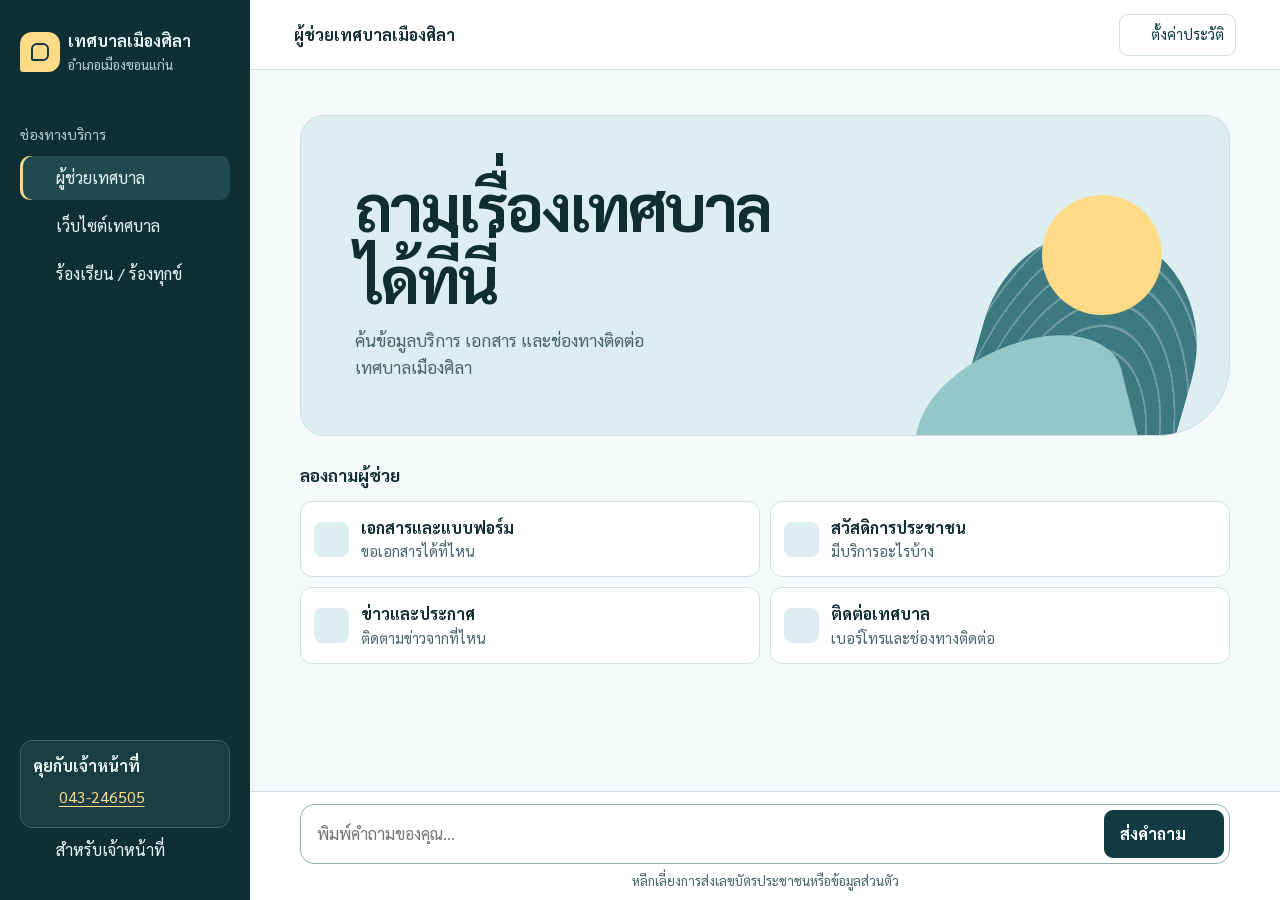
==== web/index.html @ a89752f6 "Prepare municipal chatbot for cloud staging" ====
<!DOCTYPE html>
<html lang="th">
<head>
    <meta charset="UTF-8">
    <meta name="viewport" content="width=device-width, initial-scale=1, viewport-fit=cover">
    <meta name="description" content="สอบถามบริการ ข่าวสาร และช่องทางติดต่อเทศบาลเมืองศิลา">
    <title>ผู้ช่วยเทศบาลเมืองศิลา</title>
    <link rel="preconnect" href="https://fonts.googleapis.com">
    <link rel="preconnect" href="https://fonts.gstatic.com" crossorigin>
    <link href="https://fonts.googleapis.com/css2?family=Kantumruy+Pro:wght@400;500;600;700&family=Sarabun:wght@400;500;600;700&display=swap" rel="stylesheet">
    <link rel="stylesheet" href="chat.css">
    <script src="config.js" defer></script>
    <script src="chat.js" defer></script>
</head>
<body>
<div class="app">
    <aside class="sidebar" aria-label="ช่องทางเทศบาล">
        <a class="brand" href="/" aria-label="หน้าหลักผู้ช่วยเทศบาลเมืองศิลา">
            <span class="brand-mark" aria-hidden="true"><span></span></span>
            <div><strong>เทศบาลเมืองศิลา</strong><small>อำเภอเมืองขอนแก่น</small></div>
        </a>
        <nav aria-label="บริการออนไลน์">
            <p class="sidebar-label">ช่องทางบริการ</p>
            <a class="sidebar-current" href="/" aria-current="page"><span class="control-label"><svg class="icon" aria-hidden="true" focusable="false"><use href="/icons.svg#chat"></use></svg>ผู้ช่วยเทศบาล</span></a>
            <a href="https://www.sila-kk.go.th/index.php" target="_blank" rel="noopener noreferrer"><span class="control-label"><svg class="icon" aria-hidden="true" focusable="false"><use href="/icons.svg#globe"></use></svg>เว็บไซต์เทศบาล</span><svg class="icon" aria-hidden="true" focusable="false"><use href="/icons.svg#external"></use></svg></a>
            <a href="https://www.sila-kk.go.th/link.php?menuid=11" target="_blank" rel="noopener noreferrer"><span class="control-label"><svg class="icon" aria-hidden="true" focusable="false"><use href="/icons.svg#chat"></use></svg>ร้องเรียน / ร้องทุกข์</span><svg class="icon" aria-hidden="true" focusable="false"><use href="/icons.svg#external"></use></svg></a>
        </nav>
        <div class="sidebar-footer">
            <div class="help">
                <strong>คุยกับเจ้าหน้าที่</strong>
                <a href="tel:043246505"><span class="control-label"><svg class="icon" aria-hidden="true" focusable="false"><use href="/icons.svg#phone"></use></svg>043-246505</span></a>
            </div>
            <a href="login.html"><span class="control-label"><svg class="icon" aria-hidden="true" focusable="false"><use href="/icons.svg#login"></use></svg>สำหรับเจ้าหน้าที่</span></a>
        </div>
    </aside>

    <main class="workspace">
        <header class="topbar">
            <span>ผู้ช่วยเทศบาลเมืองศิลา</span>
            <details class="mobile-links">
                <summary><svg class="icon" aria-hidden="true" focusable="false"><use href="/icons.svg#phone"></use></svg> ช่องทางติดต่อ</summary>
                <div class="mobile-menu">
                    <a href="tel:043246505">โทร 043-246505</a>
                    <a href="https://www.sila-kk.go.th/index.php" target="_blank" rel="noopener noreferrer">เว็บไซต์เทศบาล ↗</a>
                    <a href="https://www.sila-kk.go.th/link.php?menuid=11" target="_blank" rel="noopener noreferrer">ร้องเรียน / ร้องทุกข์ ↗</a>
                    <a href="login.html">สำหรับเจ้าหน้าที่</a>
                </div>
            </details>
            <button id="open-privacy" class="quiet-button" type="button"><svg class="icon" aria-hidden="true" focusable="false"><use href="/icons.svg#settings"></use></svg> ตั้งค่าประวัติ</button>
        </header>

        <section id="view" class="view" aria-label="หน้าต่างสนทนา">
            <div class="conversation">
                <div id="welcome">
                    <section class="hero">
                        <div>
                            <h1>ถามเรื่องเทศบาล<br>ได้ที่นี่</h1>
                            <p>ค้นข้อมูลบริการ เอกสาร และช่องทางติดต่อเทศบาลเมืองศิลา</p>
                        </div>
                        <div class="hero-art" aria-hidden="true"><span></span><i></i><b></b></div>
                    </section>
                    <section class="suggestions" aria-labelledby="suggestions-title">
                        <h2 id="suggestions-title">ลองถามผู้ช่วย</h2>
                        <div class="suggestion-grid">
                            <button type="button" data-question="ขอเอกสารหรือแบบฟอร์มของเทศบาลได้ที่ไหน">
                                <span class="topic-icon"><svg class="icon" aria-hidden="true" focusable="false"><use href="/icons.svg#document"></use></svg></span><div><strong>เอกสารและแบบฟอร์ม</strong><span>ขอเอกสารได้ที่ไหน</span></div>
                            </button>
                            <button type="button" data-question="เทศบาลเมืองศิลามีสวัสดิการอะไรบ้าง">
                                <span class="topic-icon"><svg class="icon" aria-hidden="true" focusable="false"><use href="/icons.svg#users"></use></svg></span><div><strong>สวัสดิการประชาชน</strong><span>มีบริการอะไรบ้าง</span></div>
                            </button>
                            <button type="button" data-question="ติดตามข่าวประชาสัมพันธ์ของเทศบาลเมืองศิลาได้ที่ไหน">
                                <span class="topic-icon"><svg class="icon" aria-hidden="true" focusable="false"><use href="/icons.svg#news"></use></svg></span><div><strong>ข่าวและประกาศ</strong><span>ติดตามข่าวจากที่ไหน</span></div>
                            </button>
                            <button type="button" data-question="ติดต่อเทศบาลเมืองศิลาได้ทางไหนบ้าง">
                                <span class="topic-icon"><svg class="icon" aria-hidden="true" focusable="false"><use href="/icons.svg#phone"></use></svg></span><div><strong>ติดต่อเทศบาล</strong><span>เบอร์โทรและช่องทางติดต่อ</span></div>
                            </button>
                        </div>
                    </section>
                </div>
                <div id="chat" role="log" aria-label="ข้อความสนทนา"></div>
                <p id="waiting" role="status" hidden>กำลังค้นข้อมูลเทศบาล…</p>
                <p id="history-notice" role="status" hidden></p>
            </div>
        </section>

        <footer class="composer">
            <div class="composer-inner">
                <div id="request-error" class="error" hidden>
                    <p role="alert" id="error-text"></p>
                    <button class="quiet-button" type="button" id="retry"><svg class="icon" aria-hidden="true" focusable="false"><use href="/icons.svg#refresh"></use></svg> ลองอีกครั้ง</button>
                </div>
                <form id="message-form">
                    <label class="sr-only" for="message">คำถามถึงเทศบาลเมืองศิลา</label>
                    <input id="message" name="message" required maxlength="500" autocomplete="off" placeholder="พิมพ์คำถามของคุณ…">
                    <button id="send" type="submit">ส่งคำถาม <svg class="icon" aria-hidden="true" focusable="false"><use href="/icons.svg#send"></use></svg></button>
                </form>
                <p class="composer-note">หลีกเลี่ยงการส่งเลขบัตรประชาชนหรือข้อมูลส่วนตัว</p>
            </div>
        </footer>
    </main>
</div>

<template id="copy-answer-template">
    <button class="copy-answer" type="button"><svg class="icon" aria-hidden="true" focusable="false"><use href="/icons.svg#copy"></use></svg> <span>คัดลอกคำตอบ</span></button>
</template>
<dialog id="privacy" aria-labelledby="privacy-title">
    <form method="dialog">
        <h2 id="privacy-title">ประวัติการสนทนา</h2>
        <p>ระบบส่งคำถามและบริบทล่าสุดไปยัง Gemini เพื่อสร้างคำตอบ หากเลือกบันทึก ระบบจะเก็บประวัติเพื่อให้เปิดดูภายหลัง</p>
        <div class="privacy-actions">
            <button value="declined" autofocus>ไม่บันทึก</button>
            <button value="accepted">บันทึกประวัติ</button>
        </div>
    </form>
</dialog>
</body>
</html>
---- web/chat.css ----
:root {
    color-scheme: light;
    --ink: #172e2b;
    --muted: #526663;
    --deep: #123c37;
    --tea: #dceee6;
    --paper: #f6f8f6;
    --line: #d5e1da;
    --white: #fff;
    font-family: Sarabun, Tahoma, sans-serif;
    color: var(--ink);
    background: var(--paper);
}

*, *::before, *::after { box-sizing: border-box; }
body { margin: 0; font-size: 1rem; line-height: 1.6; }
button, input { font: inherit; }
button { cursor: pointer; }
button:disabled { cursor: wait; opacity: .65; }
a { color: inherit; }
:focus-visible { outline: 3px solid #00825f; outline-offset: 3px; }
[hidden] { display: none !important; }
.sr-only { position: absolute; width: 1px; height: 1px; overflow: hidden; clip-path: inset(50%); }

.app { display: grid; grid-template-columns: 264px minmax(0, 1fr); height: 100vh; height: 100dvh; }
.sidebar { background: var(--deep); color: #eef8f2; padding: 28px 24px; display: flex; flex-direction: column; gap: 40px; overflow: auto; }
.sidebar :focus-visible { outline-color: #b8e0ca; }
.brand { display: flex; align-items: center; gap: 12px; white-space: nowrap; }
.brand strong, .brand small { display: block; }
.brand small { color: #c1d7ce; }
.brand-mark { display: grid; place-items: center; width: 40px; height: 40px; border-radius: 13px; background: #e2f1bf; }
.brand-mark span { width: 18px; height: 18px; border: 2px solid var(--deep); border-radius: 50% 50% 50% 15%; transform: rotate(-15deg); }
.sidebar-label { margin: 0 0 10px; color: #c1d7ce; font-size: .875rem; }
.sidebar a { display: flex; align-items: center; justify-content: space-between; border-radius: 10px; min-height: 44px; padding: 8px 10px; text-decoration: none; gap: 8px; }
.sidebar nav a:hover, .sidebar-current { background: #2a534c; }
.sidebar-footer { margin-top: auto; }
.help { padding: 12px; border: 1px solid #5b7f75; border-radius: 12px; }
.help a { padding: 0; min-height: 36px; text-decoration: underline; text-underline-offset: 3px; }

.workspace { display: grid; grid-template-rows: auto minmax(0, 1fr) auto; min-width: 0; min-height: 0; }
.topbar { display: flex; align-items: center; gap: 10px; min-height: 65px; border-bottom: 1px solid var(--line); padding: 8px clamp(16px, 4vw, 44px); background: var(--white); }
.topbar > span { flex: 1; font-weight: 700; }
.quiet-button, .mobile-links summary { color: var(--deep); border: 1px solid var(--line); background: var(--white); border-radius: 9px; padding: 7px 11px; font-size: .9rem; }
.quiet-button:hover, .mobile-links summary:hover { background: var(--tea); }
.mobile-links { display: none; }
.view { min-height: 0; overflow-y: auto; }
.conversation, .composer-inner { max-width: 880px; width: calc(100% - 64px); margin-inline: auto; }
.conversation { padding-block: clamp(24px, 5vh, 70px) 24px; }

.hero { position: relative; isolation: isolate; overflow: hidden; background: var(--tea); border-radius: 20px 20px 60px 20px; padding: clamp(22px, 5vw, 46px); }
.hero::before { content: ""; position: absolute; z-index: -1; width: 260px; height: 260px; border-radius: 46%; right: -130px; bottom: -145px; transform: rotate(-20deg); border: 1px solid #91b7a6; box-shadow: 0 0 0 14px #dceee6, 0 0 0 15px #aec9bd, 0 0 0 29px #dceee6, 0 0 0 30px #b7d1c4; }
.hero > span { color: var(--deep); font-weight: 700; font-size: .9rem; }
.hero h1 { font-family: "Kantumruy Pro", Sarabun, Tahoma, sans-serif; font-size: clamp(2rem, 4vw, 3.3rem); line-height: 1.22; margin: 6px 0 12px; letter-spacing: -.03em; }
.hero p { margin: 0; max-width: 42ch; color: var(--ink); }

.suggestions h2 { font-size: 1.08rem; margin: 23px 0 9px; }
.suggestion-grid { display: grid; grid-template-columns: repeat(2, minmax(0, 1fr)); gap: 9px; }
.suggestion-grid button { text-align: start; color: var(--ink); background: var(--white); border: 1px solid var(--line); border-radius: 11px; padding: 12px 15px; }
.suggestion-grid button:hover { border-color: #598b78; background: #edf6f0; }
.suggestion-grid strong, .suggestion-grid button > div > span { display: block; }
.suggestion-grid button > div > span { color: var(--muted); font-size: .9rem; }

#chat { display: grid; gap: 20px; }
.message { min-width: 0; max-width: min(92%, 67ch); }
.message.user { justify-self: end; }
.message-label { font-size: .84rem; font-weight: 700; color: var(--muted); margin: 0 0 3px; }
.user .message-label { text-align: end; }
.bubble { margin: 0; padding: 12px 15px; border-radius: 4px 16px 16px 16px; border: 1px solid var(--line); background: var(--white); white-space: pre-wrap; overflow-wrap: anywhere; }
.user .bubble { border-radius: 16px 4px 16px 16px; background: var(--deep); border-color: var(--deep); color: var(--white); }
.bubble a { color: #185b48; text-underline-offset: 3px; }
.copy-answer { min-height: 36px; margin-top: 3px; padding: 4px 8px; color: var(--deep); background: transparent; border: 1px solid transparent; border-radius: 7px; font-size: .82rem; }
.copy-answer:hover { border-color: var(--line); background: var(--white); }
#waiting { margin: 14px 0 0; color: var(--muted); }
#history-notice { color: var(--muted); margin: 10px 0 0; font-size: .88rem; }

.composer { padding: 12px 0 calc(9px + env(safe-area-inset-bottom)); background: var(--white); border-top: 1px solid var(--line); }
#message-form { display: flex; gap: 10px; }
#message { flex: 1; min-width: 0; background: var(--paper); color: var(--ink); border: 1px solid #879c92; border-radius: 10px; padding: 10px 12px; }
#send, .privacy-actions button[value="accepted"] { background: var(--deep); color: var(--white); border: 1px solid var(--deep); border-radius: 10px; padding: 10px 15px; font-weight: 700; }
#send:hover, .privacy-actions button[value="accepted"]:hover { background: #20594c; }
#send span { padding-inline-start: 4px; }
.composer-note { margin: 6px 0 0; color: var(--muted); font-size: .82rem; text-align: center; }
.error { display: flex; align-items: center; gap: 10px; margin: 0 0 9px; }
.error p { margin: 0; flex: 1; color: #9b2927; }

dialog { width: min(420px, calc(100vw - 32px)); border: 1px solid var(--line); background: var(--white); color: var(--ink); border-radius: 16px; padding: 24px; }
dialog::backdrop { background: #102e2fcc; }
dialog h2 { margin: 0; font-size: 1.22rem; }
.privacy-actions { display: flex; flex-wrap: wrap; justify-content: end; gap: 8px; }
.privacy-actions button { padding: 10px 15px; border-radius: 10px; border: 1px solid var(--line); background: var(--white); color: var(--ink); }

@media (max-width: 790px) {
    .app { grid-template-columns: minmax(0, 1fr); }
    .sidebar { display: none; }
    .mobile-links { display: block; position: relative; }
    .mobile-links summary { cursor: pointer; }
    .mobile-menu { position: absolute; z-index: 2; inset-inline-end: 0; top: calc(100% + 5px); width: max-content; max-width: calc(100vw - 24px); background: var(--white); border: 1px solid var(--line); border-radius: 10px; box-shadow: 0 5px 15px #172e2b26; }
    .mobile-menu a { display: block; min-height: 44px; padding: 9px 14px; }
    .conversation, .composer-inner { width: calc(100% - 32px); }
}

@media (max-width: 460px) {
    .topbar { padding: 8px 12px; flex-wrap: wrap; gap: 5px; }
    .topbar > span { flex-basis: 100%; }
    .conversation { padding-top: 17px; }
    .suggestion-grid button { padding: 9px; }
    .suggestion-grid button > div > span { display: none; }
}
:root {
    --ink: #102d32;
    --muted: #46636a;
    --deep: #103b42;
    --tea: #dfefee;
    --paper: #f5f9fa;
    --line: #d1e1e3;
    --accent: #ffdb88;
}
:focus-visible { outline-color: #107e86; }
.app { grid-template-columns: 250px minmax(0, 1fr); }
.sidebar {
    padding: 28px 20px;
    background: #102f35;
    color: #e8f5f5;
    gap: 48px;
}
.sidebar .brand { padding: 0; justify-content: flex-start; }
.brand strong { font-size: 1.02rem; }
.brand small { color: #b2d0d3; }
.brand-mark { flex: none; background: var(--accent); border-radius: 12px 12px 12px 3px; }
.brand-mark span { transform: none; border-radius: 6px 6px 6px 2px; }
.sidebar-label { color: #b2d0d3; }
.sidebar nav a { margin-block: 4px; }
.sidebar nav a:hover, .sidebar-current { background: #204a50; }
.sidebar-current { box-shadow: inset 3px 0 var(--accent); }
.help { border-color: #436166; background: #193d43; }
.help a { color: var(--accent); }
.topbar { min-height: 70px; }
.conversation, .composer-inner { max-width: 930px; }

.hero {
    isolation: isolate;
    display: grid;
    align-items: center;
    min-height: 270px;
    padding: clamp(24px, 5vw, 54px);
    background: #dceef0;
    border: 1px solid #cadfe1;
    border-radius: 24px 24px 72px 24px;
}
.hero::before { display: none; }
.hero > div:first-child { position: relative; z-index: 1; }
.hero h1 { margin: 0 0 14px; font-family: Sarabun, Tahoma, sans-serif; font-size: clamp(2.5rem, 5vw, 4.45rem); letter-spacing: -.04em; line-height: 1.12; }
.hero p { max-width: 37ch; color: var(--muted); font-size: 1.05rem; }
.hero-art { position: absolute; z-index: -1; width: 280px; height: 280px; right: 22px; bottom: -35px; }
.hero-art span {
    position: absolute; right: 12px; bottom: -6px; width: 216px; height: 245px;
    background: repeating-radial-gradient(ellipse at 59% 96%, #ffffff45 0 1px, transparent 2px 13px), #3d7980;
    border-radius: 49% 49% 0 0;
    transform: rotate(16deg);
}
.hero-art i, .hero-art b { position: absolute; border-radius: 50%; }
.hero-art i { width: 120px; height: 120px; top: 5px; right: 45px; background: var(--accent); }
.hero-art b { width: 220px; height: 140px; right: 78px; bottom: -14px; background: #95c6c9; border-radius: 70% 40% 0 0; transform: rotate(-14deg); }
.suggestions h2 { margin-block: 26px 11px; }
.suggestion-grid { gap: 10px; }
.suggestion-grid button { display: flex; gap: 12px; align-items: center; padding: 13px; min-height: 66px; border-radius: 12px; }
.suggestion-grid button:hover { background: #ebf6f6; border-color: #78a9ac; }
.icon { width: 1.1em; height: 1.1em; flex: none; vertical-align: -.18em; fill: none; stroke: currentColor; stroke-width: 1.7; stroke-linecap: round; stroke-linejoin: round; }
.control-label { display: inline-flex; align-items: center; gap: .5em; }
.quiet-button, .mobile-links summary, .copy-answer { min-height: 42px; }
.topic-icon { width: 35px; height: 35px; display: grid; place-items: center; background: #dceef0; color: #20575d; border-radius: 8px; flex: none; }
.topic-icon .icon { width: 20px; height: 20px; }
#message-form { background: white; border: 1px solid #90b0b3; border-radius: 14px; padding: 5px; gap: 6px; }
#message-form:focus-within { border-color: #107e86; box-shadow: 0 0 0 2px #bde2e3; }
#message { border: 0; background: white; padding-inline: 11px; outline: none; }
#send { border-radius: 9px; }
#send:hover, .privacy-actions button[value="accepted"]:hover { background: #20565c; }

@media (max-width: 1100px) {
    .hero-art { right: -38px; opacity: .63; }
}
@media (max-width: 790px) {
    .app { grid-template-columns: minmax(0, 1fr); }
    .hero { min-height: 230px; }
    .hero-art { right: -12px; }
}
@media (max-width: 560px) {
    .hero-art { transform: scale(.55); transform-origin: right bottom; right: -25px; bottom: 8px; opacity: .35; }
    .hero { min-height: 200px; border-bottom-right-radius: 39px; }
    .hero p { max-width: 29ch; font-size: .95rem; }
    .suggestion-grid button { min-height: 58px; padding: 8px; gap: 6px; }
    .topic-icon { width: 27px; height: 29px; }
    .topic-icon .icon { width: 17px; height: 17px; }
}
@media (max-width: 375px) {
    .suggestion-grid button { font-size: .88rem; }
    .hero h1 { font-size: 2.2rem; }
}
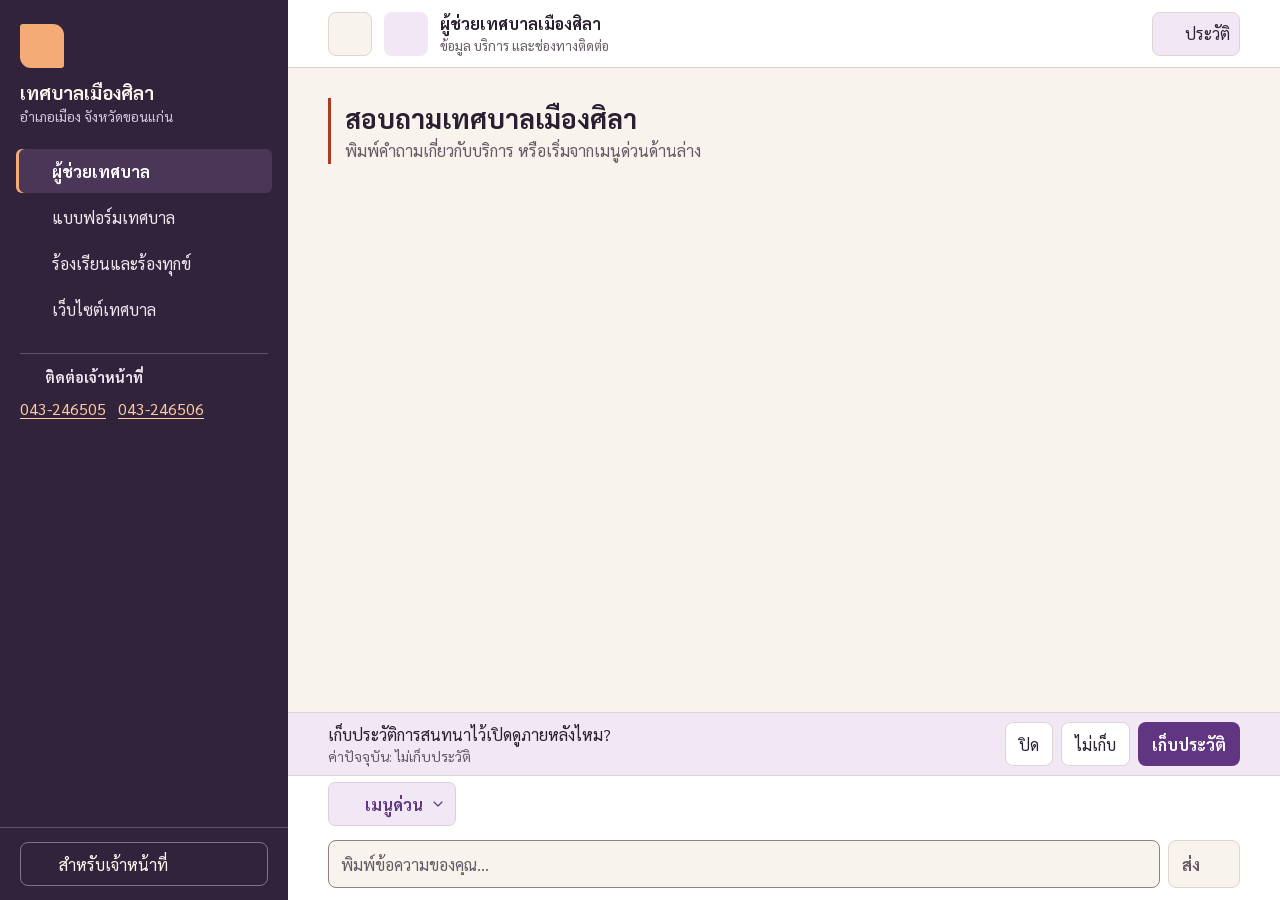
==== commit 17d598eb: "Add municipal usage accounting and refresh staging bundle" ====
--- a/web/index.html
+++ b/web/index.html
@@ -2,116 +2,420 @@
 <html lang="th">
 <head>
     <meta charset="UTF-8">
-    <meta name="viewport" content="width=device-width, initial-scale=1, viewport-fit=cover">
-    <meta name="description" content="สอบถามบริการ ข่าวสาร และช่องทางติดต่อเทศบาลเมืองศิลา">
-    <title>ผู้ช่วยเทศบาลเมืองศิลา</title>
+    <meta name="viewport" content="width=device-width, initial-scale=1.0, viewport-fit=cover">
+    <title>แชทบอท เทศบาลเมืองศิลา</title>
     <link rel="preconnect" href="https://fonts.googleapis.com">
     <link rel="preconnect" href="https://fonts.gstatic.com" crossorigin>
-    <link href="https://fonts.googleapis.com/css2?family=Kantumruy+Pro:wght@400;500;600;700&family=Sarabun:wght@400;500;600;700&display=swap" rel="stylesheet">
+    <link href="https://fonts.googleapis.com/css2?family=Sarabun:wght@400;500;600;700&display=swap" rel="stylesheet">
     <link rel="stylesheet" href="chat.css">
-    <script src="config.js" defer></script>
-    <script src="chat.js" defer></script>
 </head>
 <body>
+
 <div class="app">
-    <aside class="sidebar" aria-label="ช่องทางเทศบาล">
-        <a class="brand" href="/" aria-label="หน้าหลักผู้ช่วยเทศบาลเมืองศิลา">
-            <span class="brand-mark" aria-hidden="true"><span></span></span>
-            <div><strong>เทศบาลเมืองศิลา</strong><small>อำเภอเมืองขอนแก่น</small></div>
-        </a>
-        <nav aria-label="บริการออนไลน์">
-            <p class="sidebar-label">ช่องทางบริการ</p>
-            <a class="sidebar-current" href="/" aria-current="page"><span class="control-label"><svg class="icon" aria-hidden="true" focusable="false"><use href="/icons.svg#chat"></use></svg>ผู้ช่วยเทศบาล</span></a>
-            <a href="https://www.sila-kk.go.th/index.php" target="_blank" rel="noopener noreferrer"><span class="control-label"><svg class="icon" aria-hidden="true" focusable="false"><use href="/icons.svg#globe"></use></svg>เว็บไซต์เทศบาล</span><svg class="icon" aria-hidden="true" focusable="false"><use href="/icons.svg#external"></use></svg></a>
-            <a href="https://www.sila-kk.go.th/link.php?menuid=11" target="_blank" rel="noopener noreferrer"><span class="control-label"><svg class="icon" aria-hidden="true" focusable="false"><use href="/icons.svg#chat"></use></svg>ร้องเรียน / ร้องทุกข์</span><svg class="icon" aria-hidden="true" focusable="false"><use href="/icons.svg#external"></use></svg></a>
-        </nav>
+
+    <!-- ── Sidebar ── -->
+    <aside class="sidebar hidden" id="sidebar" aria-label="ข้อมูลเทศบาล" inert>
+        <div class="sidebar-emblem">
+            <div class="emblem-seal"><svg class="icon" aria-hidden="true"><use href="/icons.svg#chat"></use></svg></div>
+            <button class="close-sidebar" type="button" onclick="toggleSidebar()" aria-label="ปิดแถบด้านข้าง"><svg class="icon" viewBox="0 0 24 24" aria-hidden="true"><path d="m6 6 12 12M18 6 6 18"/></svg></button>
+            <div class="emblem-name">เทศบาลเมืองศิลา</div>
+            <div class="emblem-sub">อำเภอเมือง จังหวัดขอนแก่น</div>
+        </div>
+        <div class="sidebar-body">
+            <nav class="sidebar-nav" aria-label="บริการประชาชน">
+                <a href="/" aria-current="page"><svg class="icon" aria-hidden="true"><use href="/icons.svg#chat"></use></svg> ผู้ช่วยเทศบาล</a>
+                <a href="https://www.sila-kk.go.th/pagelist.php?menuid=47" target="_blank" rel="noopener noreferrer"><svg class="icon" aria-hidden="true"><use href="/icons.svg#document"></use></svg> แบบฟอร์มเทศบาล<svg class="icon external-mark" aria-hidden="true"><use href="/icons.svg#external"></use></svg></a>
+                <a href="https://www.sila-kk.go.th/link.php?menuid=11" target="_blank" rel="noopener noreferrer"><svg class="icon" aria-hidden="true"><use href="/icons.svg#chat"></use></svg> ร้องเรียนและร้องทุกข์<svg class="icon external-mark" aria-hidden="true"><use href="/icons.svg#external"></use></svg></a>
+                <a href="https://www.sila-kk.go.th/" target="_blank" rel="noopener noreferrer"><svg class="icon" aria-hidden="true"><use href="/icons.svg#globe"></use></svg> เว็บไซต์เทศบาล<svg class="icon external-mark" aria-hidden="true"><use href="/icons.svg#external"></use></svg></a>
+            </nav>
+            <section class="sidebar-contact" aria-labelledby="contact-heading">
+                <h2 id="contact-heading"><svg class="icon" aria-hidden="true"><use href="/icons.svg#phone"></use></svg> ติดต่อเจ้าหน้าที่</h2>
+                <a href="tel:043246505">043-246505</a>
+                <a href="tel:043246506">043-246506</a>
+            </section>
+        </div>
         <div class="sidebar-footer">
-            <div class="help">
-                <strong>คุยกับเจ้าหน้าที่</strong>
-                <a href="tel:043246505"><span class="control-label"><svg class="icon" aria-hidden="true" focusable="false"><use href="/icons.svg#phone"></use></svg>043-246505</span></a>
+            <button class="admin-btn" type="button" onclick="window.location.href='login.html'"><svg class="icon" aria-hidden="true"><use href="/icons.svg#login"></use></svg> สำหรับเจ้าหน้าที่</button>
+        </div>
+    </aside>
+
+    <!-- Backdrop (mobile) -->
+    <div class="sidebar-backdrop" id="sidebarBackdrop" onclick="toggleSidebar()"></div>
+
+    <!-- ── Chat ── -->
+    <main class="chat-container">
+
+        <div class="chat-header">
+            <button class="toggle-sidebar" type="button" onclick="toggleSidebar()" aria-label="เปิดหรือปิดแถบด้านข้าง" aria-controls="sidebar" aria-expanded="false"><svg class="icon" aria-hidden="true"><use href="/icons.svg#menu"></use></svg></button>
+            <div class="header-avatar"><svg class="icon" aria-hidden="true"><use href="/icons.svg#chat"></use></svg></div>
+            <div class="header-info">
+                <div class="header-name">ผู้ช่วยเทศบาลเมืองศิลา</div>
+                <div class="header-status">ข้อมูล บริการ และช่องทางติดต่อ</div>
             </div>
-            <a href="login.html"><span class="control-label"><svg class="icon" aria-hidden="true" focusable="false"><use href="/icons.svg#login"></use></svg>สำหรับเจ้าหน้าที่</span></a>
-        </div>
-    </aside>
-
-    <main class="workspace">
-        <header class="topbar">
-            <span>ผู้ช่วยเทศบาลเมืองศิลา</span>
-            <details class="mobile-links">
-                <summary><svg class="icon" aria-hidden="true" focusable="false"><use href="/icons.svg#phone"></use></svg> ช่องทางติดต่อ</summary>
-                <div class="mobile-menu">
-                    <a href="tel:043246505">โทร 043-246505</a>
-                    <a href="https://www.sila-kk.go.th/index.php" target="_blank" rel="noopener noreferrer">เว็บไซต์เทศบาล ↗</a>
-                    <a href="https://www.sila-kk.go.th/link.php?menuid=11" target="_blank" rel="noopener noreferrer">ร้องเรียน / ร้องทุกข์ ↗</a>
-                    <a href="login.html">สำหรับเจ้าหน้าที่</a>
+            <button class="history-settings" id="history-settings" type="button" onclick="toggleHistorySettings()" aria-controls="cookieBanner" aria-expanded="false"><svg class="icon" aria-hidden="true"><use href="/icons.svg#settings"></use></svg><span>ประวัติ</span></button>
+        </div>
+
+        <div class="chat-body" id="chat" role="log" aria-label="ข้อความสนทนา" aria-relevant="additions text">
+            <section class="welcome-chip">
+                <h1>สอบถามเทศบาลเมืองศิลา</h1>
+                <p>พิมพ์คำถามเกี่ยวกับบริการ หรือเริ่มจากเมนูด่วนด้านล่าง</p>
+            </section>
+            <p class="history-feedback" id="history-feedback" role="status"></p>
+        </div>
+
+        <div id="cookieBanner" class="cookie-banner" style="display:none;">
+            <div class="cookie-inner">
+                <div>
+                    <p>เก็บประวัติการสนทนาไว้เปิดดูภายหลังไหม?</p>
+                    <p class="history-choice" id="current-history-choice"></p>
                 </div>
-            </details>
-            <button id="open-privacy" class="quiet-button" type="button"><svg class="icon" aria-hidden="true" focusable="false"><use href="/icons.svg#settings"></use></svg> ตั้งค่าประวัติ</button>
-        </header>
-
-        <section id="view" class="view" aria-label="หน้าต่างสนทนา">
-            <div class="conversation">
-                <div id="welcome">
-                    <section class="hero">
-                        <div>
-                            <h1>ถามเรื่องเทศบาล<br>ได้ที่นี่</h1>
-                            <p>ค้นข้อมูลบริการ เอกสาร และช่องทางติดต่อเทศบาลเมืองศิลา</p>
-                        </div>
-                        <div class="hero-art" aria-hidden="true"><span></span><i></i><b></b></div>
-                    </section>
-                    <section class="suggestions" aria-labelledby="suggestions-title">
-                        <h2 id="suggestions-title">ลองถามผู้ช่วย</h2>
-                        <div class="suggestion-grid">
-                            <button type="button" data-question="ขอเอกสารหรือแบบฟอร์มของเทศบาลได้ที่ไหน">
-                                <span class="topic-icon"><svg class="icon" aria-hidden="true" focusable="false"><use href="/icons.svg#document"></use></svg></span><div><strong>เอกสารและแบบฟอร์ม</strong><span>ขอเอกสารได้ที่ไหน</span></div>
-                            </button>
-                            <button type="button" data-question="เทศบาลเมืองศิลามีสวัสดิการอะไรบ้าง">
-                                <span class="topic-icon"><svg class="icon" aria-hidden="true" focusable="false"><use href="/icons.svg#users"></use></svg></span><div><strong>สวัสดิการประชาชน</strong><span>มีบริการอะไรบ้าง</span></div>
-                            </button>
-                            <button type="button" data-question="ติดตามข่าวประชาสัมพันธ์ของเทศบาลเมืองศิลาได้ที่ไหน">
-                                <span class="topic-icon"><svg class="icon" aria-hidden="true" focusable="false"><use href="/icons.svg#news"></use></svg></span><div><strong>ข่าวและประกาศ</strong><span>ติดตามข่าวจากที่ไหน</span></div>
-                            </button>
-                            <button type="button" data-question="ติดต่อเทศบาลเมืองศิลาได้ทางไหนบ้าง">
-                                <span class="topic-icon"><svg class="icon" aria-hidden="true" focusable="false"><use href="/icons.svg#phone"></use></svg></span><div><strong>ติดต่อเทศบาล</strong><span>เบอร์โทรและช่องทางติดต่อ</span></div>
-                            </button>
-                        </div>
-                    </section>
+                <div class="cookie-actions">
+                    <button class="btn-decline" type="button" onclick="closeHistorySettings()">ปิด</button>
+                    <button class="btn-decline" type="button" onclick="declineCookies()">ไม่เก็บ</button>
+                    <button class="btn-accept" type="button" onclick="acceptCookies()">เก็บประวัติ</button>
                 </div>
-                <div id="chat" role="log" aria-label="ข้อความสนทนา"></div>
-                <p id="waiting" role="status" hidden>กำลังค้นข้อมูลเทศบาล…</p>
-                <p id="history-notice" role="status" hidden></p>
             </div>
-        </section>
-
-        <footer class="composer">
-            <div class="composer-inner">
-                <div id="request-error" class="error" hidden>
-                    <p role="alert" id="error-text"></p>
-                    <button class="quiet-button" type="button" id="retry"><svg class="icon" aria-hidden="true" focusable="false"><use href="/icons.svg#refresh"></use></svg> ลองอีกครั้ง</button>
-                </div>
-                <form id="message-form">
-                    <label class="sr-only" for="message">คำถามถึงเทศบาลเมืองศิลา</label>
-                    <input id="message" name="message" required maxlength="500" autocomplete="off" placeholder="พิมพ์คำถามของคุณ…">
-                    <button id="send" type="submit">ส่งคำถาม <svg class="icon" aria-hidden="true" focusable="false"><use href="/icons.svg#send"></use></svg></button>
-                </form>
-                <p class="composer-note">หลีกเลี่ยงการส่งเลขบัตรประชาชนหรือข้อมูลส่วนตัว</p>
+        </div>
+
+        <div class="toggle-quick">
+            <button type="button" onclick="toggleQuick()" id="toggleQuickBtn" aria-controls="quickActions" aria-expanded="false"><svg class="icon" aria-hidden="true"><use href="/icons.svg#menu"></use></svg><span>เมนูด่วน</span><svg class="icon quick-chevron" viewBox="0 0 24 24" aria-hidden="true"><path d="m6 9 6 6 6-6"/></svg></button>
+        </div>
+
+        <div class="quick-actions" id="quickActions" style="display:none;">
+            <button type="button" onclick="quickSend('แจ้งเรื่องร้องเรียน')"><svg class="icon" aria-hidden="true"><use href="/icons.svg#document"></use></svg> แจ้งเรื่องร้องเรียน</button>
+            <button type="button" onclick="quickSend('ขอคำปรึกษา')"><svg class="icon" aria-hidden="true"><use href="/icons.svg#chat"></use></svg> ขอคำปรึกษา</button>
+            <button type="button" onclick="quickSend('ข้อมูลเทศบาล')"><svg class="icon" aria-hidden="true"><use href="/icons.svg#globe"></use></svg> ข้อมูลเทศบาล</button>
+            <button type="button" onclick="quickSend('ติดต่อเทศบาลเมืองศิลาได้ทางไหนบ้าง')"><svg class="icon" aria-hidden="true"><use href="/icons.svg#phone"></use></svg> ติดต่อเทศบาล</button>
+        </div>
+
+        <div class="request-feedback" id="request-feedback" data-state="idle">
+            <p id="request-status" role="status" aria-atomic="true"></p>
+            <button class="stop-btn" id="stop-waiting" type="button" onclick="stopWaiting()" hidden>หยุดรอ</button>
+            <button class="retry-btn" id="retry-send" type="button" onclick="retrySend()" hidden><svg class="icon" aria-hidden="true"><use href="/icons.svg#refresh"></use></svg> ลองส่งอีกครั้ง</button>
+        </div>
+        <div class="chat-footer">
+            <div class="input-wrap">
+                <input id="msg" aria-label="ข้อความถึงเทศบาล" maxlength="500" placeholder="พิมพ์ข้อความของคุณ…" oninput="updateSendControls()" onkeydown="if(event.key==='Enter' && !event.isComposing) send()">
             </div>
-        </footer>
+            <button class="btn-send" type="button" onclick="send()" disabled><span>ส่ง</span><svg class="icon" aria-hidden="true"><use href="/icons.svg#send"></use></svg></button>
+        </div>
+
     </main>
 </div>
 
-<template id="copy-answer-template">
-    <button class="copy-answer" type="button"><svg class="icon" aria-hidden="true" focusable="false"><use href="/icons.svg#copy"></use></svg> <span>คัดลอกคำตอบ</span></button>
-</template>
-<dialog id="privacy" aria-labelledby="privacy-title">
-    <form method="dialog">
-        <h2 id="privacy-title">ประวัติการสนทนา</h2>
-        <p>ระบบส่งคำถามและบริบทล่าสุดไปยัง Gemini เพื่อสร้างคำตอบ หากเลือกบันทึก ระบบจะเก็บประวัติเพื่อให้เปิดดูภายหลัง</p>
-        <div class="privacy-actions">
-            <button value="declined" autofocus>ไม่บันทึก</button>
-            <button value="accepted">บันทึกประวัติ</button>
-        </div>
-    </form>
-</dialog>
+<script src="/config.js"></script>
+<script>
+function webUrl(value) {
+    try {
+        const url = new URL(value);
+        if ((url.protocol === "https:" || url.protocol === "http:") && !url.username && !url.password) {
+            return url.href;
+        }
+    } catch {
+        return null;
+    }
+    return null;
+}
+
+function makeLink(label, url) {
+    const link = document.createElement("a");
+    link.href = url;
+    link.textContent = label;
+    link.target = "_blank";
+    link.rel = "noopener noreferrer";
+    return link;
+}
+
+function appendAnswer(container, value) {
+    // Chat answers use a small subset of Markdown. Build with text nodes and
+    // validated links so model or document output cannot create live HTML.
+    const markup = /\[([^\]\n]+)\]\(([^\s)]+)\)|\*\*([^*\n]+)\*\*|https?:\/\/[^\s<>\[\])]+/g;
+    let offset = 0;
+    for (const match of value.matchAll(markup)) {
+        container.append(value.slice(offset, match.index));
+        const [token, label, href, bold] = match;
+        if (bold) {
+            const strong = document.createElement("strong");
+            strong.textContent = bold;
+            container.append(strong);
+        } else {
+            const linkValue = href ?? token.replace(/[.,;!?]+$/, "");
+            const url = webUrl(linkValue);
+            if (url) {
+                container.append(makeLink(label ?? linkValue, url));
+                if (!href) container.append(token.slice(linkValue.length));
+            } else {
+                container.append(token);
+            }
+        }
+        offset = match.index + token.length;
+    }
+    container.append(value.slice(offset));
+}
+</script>
+<script>
+    const chat = document.getElementById("chat");
+    let lastSender = null;
+
+    function getNow() {
+        return new Date().toLocaleTimeString('th-TH', { hour: '2-digit', minute: '2-digit' });
+    }
+
+    function formatTime(isoString) {
+        if (!isoString) return getNow();
+        try {
+            const s = isoString.endsWith("Z") || isoString.includes("+") ? isoString : isoString + "+00:00";
+            return new Date(s).toLocaleTimeString('th-TH', { hour: '2-digit', minute: '2-digit', timeZone: 'Asia/Bangkok' });
+        } catch { return getNow(); }
+    }
+
+    function addMessage(text, sender, timestamp) {
+        const row = document.createElement("div");
+        row.className = `msg-row ${sender}${sender === lastSender ? ' no-avatar' : ''}`;
+
+        const avatar = document.createElement("div");
+        avatar.className = "msg-avatar";
+        avatar.append(document.querySelector(".header-avatar svg").cloneNode(true));
+
+        const col = document.createElement("div");
+        col.style.cssText = "display:flex;flex-direction:column;max-width:72%";
+        if (sender === "user") col.style.alignItems = "flex-end";
+
+        const bubble = document.createElement("div");
+        bubble.className = "bubble";
+        if (sender === "bot") {
+            appendAnswer(bubble, text || "");
+        } else {
+            bubble.textContent = text;
+        }
+
+        const time = document.createElement("span");
+        time.className = "msg-time";
+        time.textContent = formatTime(timestamp);
+
+        col.appendChild(bubble);
+        col.appendChild(time);
+        if (sender === "bot") {
+            row.appendChild(avatar);
+            row.appendChild(col);
+        } else {
+            row.appendChild(col);
+        }
+
+        chat.appendChild(row);
+        chat.scrollTop = chat.scrollHeight;
+        lastSender = sender;
+    }
+
+    let sending = false;
+    let failedQuestion = null;
+    let activeChatRequest = null;
+    let historyChoice = null;
+    try {
+        historyChoice = localStorage.getItem("chat_cookie_consent");
+    } catch {
+        // The setting is still available for this page if storage is blocked.
+    }
+
+    function updateSendControls() {
+        document.querySelector(".btn-send").disabled = sending || !document.getElementById("msg").value.trim();
+        document.querySelectorAll("#quickActions button").forEach(button => { button.disabled = sending; });
+    }
+
+    function showRequestStatus(state, message = "") {
+        document.getElementById("request-feedback").dataset.state = state;
+        document.getElementById("request-status").textContent = message;
+        document.getElementById("retry-send").hidden = state !== "error" && state !== "stopped";
+        document.getElementById("stop-waiting").hidden = state !== "pending";
+    }
+
+    async function handleChatRequest(text) {
+        const request = new AbortController();
+        activeChatRequest = request;
+        const timeout = setTimeout(() => request.abort("timeout"), 45_000);
+        sending = true;
+        failedQuestion = null;
+        updateSendControls();
+        showRequestStatus("pending", "กำลังค้นข้อมูลเทศบาล…");
+        const noSave = historyChoice !== "accepted";
+        try {
+            const res = await fetch(`${window.API_BASE}/chat`, {
+                method: "POST",
+                headers: { "Content-Type": "application/json" },
+                credentials: "include",
+                signal: request.signal,
+                body: JSON.stringify({ message: text, no_save: noSave })
+            });
+            const data = await res.json();
+            if (request.signal.aborted) throw new Error("Stopped");
+            if (!res.ok || typeof data.answer !== "string") {
+                throw new Error(typeof data.error === "string" ? data.error : "ส่งคำถามไม่สำเร็จ");
+            }
+            addMessage(data.answer, "bot");
+            showRequestStatus(
+                data.history_saved === false ? "notice" : "idle",
+                data.history_saved === false ? "ได้รับคำตอบแล้ว แต่ยังบันทึกประวัติไม่ได้" : ""
+            );
+        } catch {
+            failedQuestion = text;
+            if (request.signal.reason === "stopped") {
+                showRequestStatus("stopped", "หยุดรอแล้ว ระบบอาจยังประมวลผลคำถามเดิมอยู่");
+            } else {
+                showRequestStatus("error", request.signal.reason === "timeout"
+                    ? "ระบบใช้เวลาตอบนานเกินไป"
+                    : "ส่งคำถามไม่สำเร็จ");
+            }
+        } finally {
+            clearTimeout(timeout);
+            activeChatRequest = null;
+            sending = false;
+            updateSendControls();
+        }
+    }
+
+    function stopWaiting() {
+        if (!activeChatRequest) return;
+        activeChatRequest.abort("stopped");
+        document.getElementById("msg").focus();
+    }
+
+    function retrySend() {
+        if (!sending && failedQuestion) handleChatRequest(failedQuestion);
+    }
+
+    function send() {
+        const input = document.getElementById("msg");
+        const text = input.value.trim();
+        if (!text || sending) return;
+        addMessage(text, "user");
+        input.value = "";
+        handleChatRequest(text);
+    }
+
+    function quickSend(text) {
+        if (sending) return;
+        addMessage(text, "user");
+        handleChatRequest(text);
+    }
+
+    function toggleQuick() {
+        const qa = document.getElementById("quickActions");
+        const btn = document.getElementById("toggleQuickBtn");
+        const isOpen = qa.style.display === "grid";
+        qa.style.display = isOpen ? "none" : "grid";
+        btn.setAttribute("aria-expanded", String(!isOpen));
+    }
+
+    function checkCookieConsent() {
+        setHistorySettings(!historyChoice);
+    }
+    function setHistorySettings(open) {
+        document.getElementById("current-history-choice").textContent = historyChoice === "accepted"
+            ? "ค่าปัจจุบัน: เก็บประวัติ"
+            : "ค่าปัจจุบัน: ไม่เก็บประวัติ";
+        document.getElementById("cookieBanner").style.display = open ? "block" : "none";
+        document.getElementById("history-settings").setAttribute("aria-expanded", String(open));
+    }
+    function toggleHistorySettings() {
+        setHistorySettings(document.getElementById("history-settings").getAttribute("aria-expanded") !== "true");
+    }
+    function closeHistorySettings() {
+        setHistorySettings(false);
+        document.getElementById("history-settings").focus();
+    }
+    function saveHistoryChoice(choice) {
+        historyChoice = choice;
+        try {
+            localStorage.setItem("chat_cookie_consent", choice);
+        } catch {
+            // The choice applies until this page is closed.
+        }
+        closeHistorySettings();
+    }
+    function acceptCookies() {
+        saveHistoryChoice("accepted");
+    }
+    function declineCookies() {
+        saveHistoryChoice("declined");
+    }
+
+    async function loadHistory() {
+        if (historyChoice !== "accepted") return;
+        const status = document.getElementById("history-feedback");
+        status.textContent = "กำลังโหลดประวัติการสนทนา…";
+        try {
+            const res = await fetch(`${window.API_BASE}/chat/history`, {
+                credentials: "include",
+                signal: AbortSignal.timeout(10000)
+            });
+            if (!res.ok) throw new Error("History unavailable");
+            const data = await res.json();
+            status.textContent = "";
+
+            // session หมดอายุ — เคลียร์ consent และแสดง banner ใหม่
+            if (data.session_expired) {
+                return;
+            }
+
+            if (data.history && data.history.length && !chat.querySelector(".msg-row")
+                && historyChoice === "accepted") {
+                chat.replaceChildren(status);
+                data.history.forEach(m => addMessage(m.content, m.role === "user" ? "user" : "bot", m.created_at));
+            }
+        } catch {
+            status.textContent = "โหลดประวัติไม่ได้ คุณยังส่งคำถามใหม่ได้";
+        }
+    }
+
+    window.addEventListener("pagehide", (e) => {
+        if (!e.persisted) {
+            document.cookie = "session_id=; Max-Age=0; path=/; SameSite=None; Secure";
+        }
+    });
+
+    const mobileSidebar = window.matchMedia("(max-width: 768px)");
+
+    function setSidebar(open) {
+        const sidebar = document.getElementById("sidebar");
+        const backdrop = document.getElementById("sidebarBackdrop");
+        sidebar.classList.toggle("hidden", !open);
+        sidebar.inert = !open;
+        document.querySelector(".chat-container").inert = open && mobileSidebar.matches;
+        backdrop.classList.toggle("active", open);
+        document.querySelector(".toggle-sidebar").setAttribute("aria-expanded", String(open));
+    }
+
+    function toggleSidebar() {
+        const open = document.getElementById("sidebar").classList.contains("hidden");
+        setSidebar(open);
+        if (mobileSidebar.matches) {
+            document.querySelector(open ? ".close-sidebar" : ".toggle-sidebar").focus();
+        }
+    }
+
+    window.onload = () => {
+        checkCookieConsent();
+        loadHistory();
+
+        // ปิด sidebar อัตโนมัติตอนเปิดหน้าบนมือถือ
+        setSidebar(!mobileSidebar.matches);
+    };
+    mobileSidebar.addEventListener("change", () => setSidebar(!mobileSidebar.matches));
+    document.addEventListener("keydown", event => {
+        if (event.key !== "Escape") return;
+        const toggle = document.querySelector(".toggle-sidebar");
+        if (mobileSidebar.matches && toggle.getAttribute("aria-expanded") === "true") {
+            setSidebar(false);
+            toggle.focus();
+        } else if (document.getElementById("history-settings").getAttribute("aria-expanded") === "true") {
+            closeHistorySettings();
+        } else if (toggle.getAttribute("aria-expanded") === "true") {
+            setSidebar(false);
+            toggle.focus();
+        }
+    });
+
+</script>
+
 </body>
 </html>
--- a/web/chat.css
+++ b/web/chat.css
@@ -1,198 +1,148 @@
 :root {
     color-scheme: light;
-    --ink: #172e2b;
-    --muted: #526663;
-    --deep: #123c37;
-    --tea: #dceee6;
-    --paper: #f6f8f6;
-    --line: #d5e1da;
+    --navy: #30233b;
+    --blue: #603581;
+    --blue-hover: #49245f;
+    --ink: #291f31;
+    --muted: #665965;
+    --line: #dfd4ce;
+    --paper: #f8f4ed;
     --white: #fff;
+    --tint: #f1e7f5;
+    --gold: #f5ab76;
+    --field-border: #907d86;
+    --danger: #8f2a23;
+    --danger-tint: #fff0ed;
+    --action: #ad3b21;
+    --action-hover: #8e2b16;
+    --sidebar-width: min(288px, 88vw);
+    --gutter: max(clamp(14px, 3.2vw, 40px), calc((100% - 944px) / 2));
     font-family: Sarabun, Tahoma, sans-serif;
     color: var(--ink);
     background: var(--paper);
 }
 
 *, *::before, *::after { box-sizing: border-box; }
-body { margin: 0; font-size: 1rem; line-height: 1.6; }
-button, input { font: inherit; }
+body { margin: 0; }
+button, input, textarea { font: inherit; }
 button { cursor: pointer; }
-button:disabled { cursor: wait; opacity: .65; }
-a { color: inherit; }
-:focus-visible { outline: 3px solid #00825f; outline-offset: 3px; }
-[hidden] { display: none !important; }
-.sr-only { position: absolute; width: 1px; height: 1px; overflow: hidden; clip-path: inset(50%); }
+a { color: var(--blue); text-underline-offset: .18em; }
+:focus-visible { outline: 3px solid var(--blue); outline-offset: 3px; }
+.icon { width: 20px; height: 20px; flex: none; vertical-align: -.2em; fill: none; stroke: currentColor; stroke-width: 1.7; stroke-linecap: round; stroke-linejoin: round; }
 
-.app { display: grid; grid-template-columns: 264px minmax(0, 1fr); height: 100vh; height: 100dvh; }
-.sidebar { background: var(--deep); color: #eef8f2; padding: 28px 24px; display: flex; flex-direction: column; gap: 40px; overflow: auto; }
-.sidebar :focus-visible { outline-color: #b8e0ca; }
-.brand { display: flex; align-items: center; gap: 12px; white-space: nowrap; }
-.brand strong, .brand small { display: block; }
-.brand small { color: #c1d7ce; }
-.brand-mark { display: grid; place-items: center; width: 40px; height: 40px; border-radius: 13px; background: #e2f1bf; }
-.brand-mark span { width: 18px; height: 18px; border: 2px solid var(--deep); border-radius: 50% 50% 50% 15%; transform: rotate(-15deg); }
-.sidebar-label { margin: 0 0 10px; color: #c1d7ce; font-size: .875rem; }
-.sidebar a { display: flex; align-items: center; justify-content: space-between; border-radius: 10px; min-height: 44px; padding: 8px 10px; text-decoration: none; gap: 8px; }
-.sidebar nav a:hover, .sidebar-current { background: #2a534c; }
-.sidebar-footer { margin-top: auto; }
-.help { padding: 12px; border: 1px solid #5b7f75; border-radius: 12px; }
-.help a { padding: 0; min-height: 36px; text-decoration: underline; text-underline-offset: 3px; }
+.app { display: flex; width: 100%; height: 100vh; height: 100dvh; overflow: hidden; }
+.sidebar { position: absolute; inset: 0 auto 0 0; width: var(--sidebar-width); display: flex; flex-direction: column; z-index: 3; background: var(--navy); color: #fff7f0; transition: transform .23s ease; }
+.sidebar.hidden { transform: translateX(-100%); }
+.sidebar :focus-visible { outline-color: var(--gold); }
+.sidebar-emblem { position: relative; padding: 24px 20px; }
+.emblem-seal { width: 44px; height: 44px; display: grid; place-items: center; margin-bottom: 12px; color: var(--navy); background: var(--gold); border-radius: 3px 11px 3px 11px; }
+.emblem-name { font-size: 1.15rem; font-weight: 700; }
+.emblem-sub { margin-top: 3px; color: #d6c5d8; font-size: .85rem; }
+.sidebar-body { padding: 0 16px 16px; display: flex; flex: 1; min-height: 0; flex-direction: column; gap: 22px; overflow: auto; }
+.sidebar-nav { display: grid; gap: 2px; }
+.sidebar-nav a { display: flex; align-items: center; gap: 9px; min-height: 44px; padding: 7px 10px; border-radius: 6px; color: #f0e6ef; text-decoration: none; }
+.sidebar-nav a:hover { background: #4a3656; }
+.sidebar-nav [aria-current="page"] { background: #4a3656; color: var(--white); box-shadow: inset 3px 0 var(--gold); font-weight: 700; }
+.sidebar-nav a > .icon, .sidebar-contact .icon { width: 17px; height: 17px; }
+.sidebar-nav .external-mark { margin-inline-start: auto; color: #d4bed6; }
+.sidebar-contact { border-top: 1px solid #634f68; margin-inline: 4px; padding-top: 14px; }
+.sidebar-contact h2 { display: flex; align-items: center; gap: 8px; margin: 0; color: #f0e6ef; font-size: .9rem; }
+.sidebar-contact a { display: inline-flex; align-items: center; min-height: 44px; margin-inline-end: 8px; color: #ffca9e; font-variant-numeric: tabular-nums; }
+.sidebar-footer { padding: 14px 20px; border-top: 1px solid #634f68; }
+.admin-btn, .close-sidebar { color: #fff7f0; background: transparent; border: 1px solid #87718b; border-radius: 8px; }
+.admin-btn { display: flex; align-items: center; justify-content: flex-start; gap: 8px; width: 100%; min-height: 44px; padding: 8px 10px; }
+.admin-btn:hover, .close-sidebar:hover { background: #4a3656; }
+.close-sidebar { display: none; }
+.sidebar-backdrop { display: none; }
 
-.workspace { display: grid; grid-template-rows: auto minmax(0, 1fr) auto; min-width: 0; min-height: 0; }
-.topbar { display: flex; align-items: center; gap: 10px; min-height: 65px; border-bottom: 1px solid var(--line); padding: 8px clamp(16px, 4vw, 44px); background: var(--white); }
-.topbar > span { flex: 1; font-weight: 700; }
-.quiet-button, .mobile-links summary { color: var(--deep); border: 1px solid var(--line); background: var(--white); border-radius: 9px; padding: 7px 11px; font-size: .9rem; }
-.quiet-button:hover, .mobile-links summary:hover { background: var(--tea); }
-.mobile-links { display: none; }
-.view { min-height: 0; overflow-y: auto; }
-.conversation, .composer-inner { max-width: 880px; width: calc(100% - 64px); margin-inline: auto; }
-.conversation { padding-block: clamp(24px, 5vh, 70px) 24px; }
+.chat-container { display: flex; flex: 1; flex-direction: column; min-width: 0; margin-left: var(--sidebar-width); }
+.sidebar.hidden ~ .chat-container { margin-left: 0; }
+.chat-header { display: flex; align-items: center; gap: 12px; min-height: 68px; padding: 8px var(--gutter); background: var(--white); border-bottom: 1px solid var(--line); }
+.toggle-sidebar, .header-avatar { display: grid; place-items: center; flex: none; width: 44px; height: 44px; border-radius: 8px; }
+.toggle-sidebar { color: var(--navy); background: var(--white); border: 1px solid var(--line); }
+.toggle-sidebar:hover, .toggle-sidebar[aria-expanded="true"] { background: var(--paper); }
+.header-avatar { color: var(--blue); background: var(--tint); }
+.header-info { min-width: 0; }
+.history-settings { margin-inline-start: auto; display: inline-flex; align-items: center; gap: 6px; flex: none; min-height: 44px; padding: 6px 9px; color: var(--navy); background: var(--white); border: 1px solid var(--line); border-radius: 8px; }
+.history-settings .icon { width: 17px; height: 17px; }
+.history-settings:hover, .history-settings[aria-expanded="true"] { background: var(--tint); }
+.header-name { font-weight: 700; line-height: 1.35; }
+.header-status { color: var(--muted); font-size: .83rem; margin-top: 2px; }
 
-.hero { position: relative; isolation: isolate; overflow: hidden; background: var(--tea); border-radius: 20px 20px 60px 20px; padding: clamp(22px, 5vw, 46px); }
-.hero::before { content: ""; position: absolute; z-index: -1; width: 260px; height: 260px; border-radius: 46%; right: -130px; bottom: -145px; transform: rotate(-20deg); border: 1px solid #91b7a6; box-shadow: 0 0 0 14px #dceee6, 0 0 0 15px #aec9bd, 0 0 0 29px #dceee6, 0 0 0 30px #b7d1c4; }
-.hero > span { color: var(--deep); font-weight: 700; font-size: .9rem; }
-.hero h1 { font-family: "Kantumruy Pro", Sarabun, Tahoma, sans-serif; font-size: clamp(2rem, 4vw, 3.3rem); line-height: 1.22; margin: 6px 0 12px; letter-spacing: -.03em; }
-.hero p { margin: 0; max-width: 42ch; color: var(--ink); }
+.chat-body { flex: 1; min-height: 0; overflow-y: auto; padding: 20px var(--gutter) 24px; }
+.welcome-chip { margin: 10px 0 24px; padding: 3px 0 3px 14px; border-inline-start: 3px solid var(--action); }
+.welcome-chip h1 { margin: 0; font-size: clamp(1.26rem, 2.1vw, 1.75rem); line-height: 1.3; }
+.welcome-chip p { margin: 4px 0 0; color: var(--muted); }
+.history-feedback { margin: 0; color: var(--muted); }
+.history-feedback:not(:empty) { padding-block: 7px; }
 
-.suggestions h2 { font-size: 1.08rem; margin: 23px 0 9px; }
-.suggestion-grid { display: grid; grid-template-columns: repeat(2, minmax(0, 1fr)); gap: 9px; }
-.suggestion-grid button { text-align: start; color: var(--ink); background: var(--white); border: 1px solid var(--line); border-radius: 11px; padding: 12px 15px; }
-.suggestion-grid button:hover { border-color: #598b78; background: #edf6f0; }
-.suggestion-grid strong, .suggestion-grid button > div > span { display: block; }
-.suggestion-grid button > div > span { color: var(--muted); font-size: .9rem; }
+.msg-row { display: flex; gap: 8px; margin-block: 15px; align-items: flex-start; }
+.msg-row.user { justify-content: flex-end; }
+.msg-avatar { display: grid; place-items: center; width: 34px; height: 34px; flex: none; color: var(--blue); background: var(--tint); border-radius: 8px; }
+.msg-row.no-avatar .msg-avatar { visibility: hidden; }
+.bubble { padding: 10px 13px; color: var(--ink); background: var(--white); border: 1px solid var(--line); border-radius: 3px 12px 12px 12px; line-height: 1.55; white-space: pre-wrap; overflow-wrap: anywhere; }
+.user .bubble { color: var(--white); background: var(--blue); border-color: var(--blue); border-radius: 12px 3px 12px 12px; }
+.msg-time { color: var(--muted); font-size: .78rem; margin: 4px 0 0; }
 
-#chat { display: grid; gap: 20px; }
-.message { min-width: 0; max-width: min(92%, 67ch); }
-.message.user { justify-self: end; }
-.message-label { font-size: .84rem; font-weight: 700; color: var(--muted); margin: 0 0 3px; }
-.user .message-label { text-align: end; }
-.bubble { margin: 0; padding: 12px 15px; border-radius: 4px 16px 16px 16px; border: 1px solid var(--line); background: var(--white); white-space: pre-wrap; overflow-wrap: anywhere; }
-.user .bubble { border-radius: 16px 4px 16px 16px; background: var(--deep); border-color: var(--deep); color: var(--white); }
-.bubble a { color: #185b48; text-underline-offset: 3px; }
-.copy-answer { min-height: 36px; margin-top: 3px; padding: 4px 8px; color: var(--deep); background: transparent; border: 1px solid transparent; border-radius: 7px; font-size: .82rem; }
-.copy-answer:hover { border-color: var(--line); background: var(--white); }
-#waiting { margin: 14px 0 0; color: var(--muted); }
-#history-notice { color: var(--muted); margin: 10px 0 0; font-size: .88rem; }
+.toggle-quick, .quick-actions, .chat-footer { padding-inline: var(--gutter); background: var(--white); flex: none; }
+.toggle-quick { padding-block: 6px; border-top: 1px solid var(--line); }
+#toggleQuickBtn { color: var(--blue); display: inline-flex; align-items: center; gap: 7px; min-height: 44px; padding: 6px 9px; font-weight: 700; background: var(--tint); border: 1px solid #dfcde6; border-radius: 7px; }
+#toggleQuickBtn:hover { background: #e9d8f0; }
+.quick-chevron { width: 16px; height: 16px; transition: transform .2s ease; }
+#toggleQuickBtn[aria-expanded="true"] .quick-chevron { transform: rotate(180deg); }
+.quick-actions { grid-template-columns: repeat(4, minmax(0, 1fr)); gap: 7px; padding-block: 2px 8px; }
+.quick-actions button { display: flex; align-items: center; gap: 7px; min-height: 44px; text-align: start; padding: 6px 8px; color: var(--navy); background: var(--white); border: 1px solid var(--line); border-radius: 7px; }
+.quick-actions button .icon { color: var(--blue); width: 17px; height: 17px; }
+.quick-actions button:hover { background: var(--tint); border-color: #ad93bb; }
+.quick-actions button:disabled, .btn-send:disabled { color: var(--muted); background: var(--paper); border-color: var(--line); cursor: default; }
+.quick-actions button:disabled .icon { color: inherit; }
 
-.composer { padding: 12px 0 calc(9px + env(safe-area-inset-bottom)); background: var(--white); border-top: 1px solid var(--line); }
-#message-form { display: flex; gap: 10px; }
-#message { flex: 1; min-width: 0; background: var(--paper); color: var(--ink); border: 1px solid #879c92; border-radius: 10px; padding: 10px 12px; }
-#send, .privacy-actions button[value="accepted"] { background: var(--deep); color: var(--white); border: 1px solid var(--deep); border-radius: 10px; padding: 10px 15px; font-weight: 700; }
-#send:hover, .privacy-actions button[value="accepted"]:hover { background: #20594c; }
-#send span { padding-inline-start: 4px; }
-.composer-note { margin: 6px 0 0; color: var(--muted); font-size: .82rem; text-align: center; }
-.error { display: flex; align-items: center; gap: 10px; margin: 0 0 9px; }
-.error p { margin: 0; flex: 1; color: #9b2927; }
+.request-feedback { display: flex; flex-wrap: wrap; flex: none; align-items: center; justify-content: space-between; gap: 6px 12px; padding: 6px var(--gutter); color: var(--navy); background: var(--tint); }
+.request-feedback[data-state="idle"] { padding: 0; }
+.request-feedback[data-state="error"] { color: var(--danger); background: var(--danger-tint); }
+.request-feedback p { margin: 0; font-size: .91rem; }
+.request-feedback[data-state="pending"] p::before { display: inline-block; content: ""; width: .72em; height: .72em; margin-inline-end: .5em; border: 2px solid var(--blue); border-inline-end-color: transparent; border-radius: 50%; animation: spin .8s linear infinite; }
+@keyframes spin { to { transform: rotate(360deg); } }
+.retry-btn, .stop-btn { display: inline-flex; align-items: center; gap: 5px; min-height: 44px; padding: 4px 9px; color: var(--navy); background: var(--white); border: 1px solid currentColor; border-radius: 7px; }
+.request-feedback[data-state="error"] .retry-btn { color: var(--danger); }
+.retry-btn[hidden], .stop-btn[hidden] { display: none; }
+.retry-btn:hover, .stop-btn:hover { background: var(--paper); }
 
-dialog { width: min(420px, calc(100vw - 32px)); border: 1px solid var(--line); background: var(--white); color: var(--ink); border-radius: 16px; padding: 24px; }
-dialog::backdrop { background: #102e2fcc; }
-dialog h2 { margin: 0; font-size: 1.22rem; }
-.privacy-actions { display: flex; flex-wrap: wrap; justify-content: end; gap: 8px; }
-.privacy-actions button { padding: 10px 15px; border-radius: 10px; border: 1px solid var(--line); background: var(--white); color: var(--ink); }
+.chat-footer { display: flex; gap: 8px; padding-block: 8px calc(12px + env(safe-area-inset-bottom)); }
+.input-wrap { display: flex; flex: 1; min-width: 0; }
+.input-wrap input { width: 100%; min-width: 0; min-height: 48px; padding: 8px 12px; color: var(--ink); background: var(--paper); border: 1px solid var(--field-border); border-radius: 8px; }
+.input-wrap input::placeholder { color: var(--muted); }
+.btn-send, .btn-accept { color: var(--white); background: var(--blue); border: 1px solid transparent; border-radius: 8px; font-weight: 700; }
+.btn-send { display: flex; gap: 6px; align-items: center; padding: 8px 13px; }
+.btn-send:not(:disabled) { background: var(--action); }
+.btn-send:not(:disabled):hover { background: var(--action-hover); }
+.btn-accept:hover { background: var(--blue-hover); }
 
-@media (max-width: 790px) {
-    .app { grid-template-columns: minmax(0, 1fr); }
-    .sidebar { display: none; }
-    .mobile-links { display: block; position: relative; }
-    .mobile-links summary { cursor: pointer; }
-    .mobile-menu { position: absolute; z-index: 2; inset-inline-end: 0; top: calc(100% + 5px); width: max-content; max-width: calc(100vw - 24px); background: var(--white); border: 1px solid var(--line); border-radius: 10px; box-shadow: 0 5px 15px #172e2b26; }
-    .mobile-menu a { display: block; min-height: 44px; padding: 9px 14px; }
-    .conversation, .composer-inner { width: calc(100% - 32px); }
+.cookie-banner { flex: none; padding: 9px var(--gutter); color: var(--ink); background: var(--tint); border-top: 1px solid var(--line); }
+.cookie-inner { display: flex; flex-wrap: wrap; align-items: center; justify-content: space-between; gap: 7px; }
+.cookie-inner p { margin: 0; }
+.cookie-inner .history-choice { margin-top: 2px; color: var(--muted); font-size: .87rem; }
+.cookie-actions { display: flex; flex-wrap: wrap; gap: 8px; }
+.cookie-actions button { min-height: 44px; padding-inline: 13px; }
+.btn-decline { color: var(--ink); background: var(--white); border: 1px solid var(--line); border-radius: 8px; }
+
+@media (max-width: 1040px) {
+    .quick-actions { grid-template-columns: repeat(2, minmax(0, 1fr)); }
 }
 
-@media (max-width: 460px) {
-    .topbar { padding: 8px 12px; flex-wrap: wrap; gap: 5px; }
-    .topbar > span { flex-basis: 100%; }
-    .conversation { padding-top: 17px; }
-    .suggestion-grid button { padding: 9px; }
-    .suggestion-grid button > div > span { display: none; }
+@media (max-width: 768px) {
+    .chat-container { margin-left: 0; }
+    .chat-header { gap: 8px; }
+    .header-avatar { width: 36px; height: 36px; }
+    .close-sidebar { display: grid; place-items: center; position: absolute; top: 20px; right: 17px; width: 44px; height: 44px; }
+    .sidebar-backdrop.active { display: block; position: absolute; inset: 0; z-index: 2; background: #291f3175; }
 }
-:root {
-    --ink: #102d32;
-    --muted: #46636a;
-    --deep: #103b42;
-    --tea: #dfefee;
-    --paper: #f5f9fa;
-    --line: #d1e1e3;
-    --accent: #ffdb88;
+
+@media (max-width: 380px) {
+    .header-avatar { display: none; }
 }
-:focus-visible { outline-color: #107e86; }
-.app { grid-template-columns: 250px minmax(0, 1fr); }
-.sidebar {
-    padding: 28px 20px;
-    background: #102f35;
-    color: #e8f5f5;
-    gap: 48px;
+
+@media (prefers-reduced-motion: reduce) {
+    .sidebar, .quick-chevron { transition: none; }
+    .request-feedback[data-state="pending"] p::before { animation: none; }
 }
-.sidebar .brand { padding: 0; justify-content: flex-start; }
-.brand strong { font-size: 1.02rem; }
-.brand small { color: #b2d0d3; }
-.brand-mark { flex: none; background: var(--accent); border-radius: 12px 12px 12px 3px; }
-.brand-mark span { transform: none; border-radius: 6px 6px 6px 2px; }
-.sidebar-label { color: #b2d0d3; }
-.sidebar nav a { margin-block: 4px; }
-.sidebar nav a:hover, .sidebar-current { background: #204a50; }
-.sidebar-current { box-shadow: inset 3px 0 var(--accent); }
-.help { border-color: #436166; background: #193d43; }
-.help a { color: var(--accent); }
-.topbar { min-height: 70px; }
-.conversation, .composer-inner { max-width: 930px; }
-
-.hero {
-    isolation: isolate;
-    display: grid;
-    align-items: center;
-    min-height: 270px;
-    padding: clamp(24px, 5vw, 54px);
-    background: #dceef0;
-    border: 1px solid #cadfe1;
-    border-radius: 24px 24px 72px 24px;
-}
-.hero::before { display: none; }
-.hero > div:first-child { position: relative; z-index: 1; }
-.hero h1 { margin: 0 0 14px; font-family: Sarabun, Tahoma, sans-serif; font-size: clamp(2.5rem, 5vw, 4.45rem); letter-spacing: -.04em; line-height: 1.12; }
-.hero p { max-width: 37ch; color: var(--muted); font-size: 1.05rem; }
-.hero-art { position: absolute; z-index: -1; width: 280px; height: 280px; right: 22px; bottom: -35px; }
-.hero-art span {
-    position: absolute; right: 12px; bottom: -6px; width: 216px; height: 245px;
-    background: repeating-radial-gradient(ellipse at 59% 96%, #ffffff45 0 1px, transparent 2px 13px), #3d7980;
-    border-radius: 49% 49% 0 0;
-    transform: rotate(16deg);
-}
-.hero-art i, .hero-art b { position: absolute; border-radius: 50%; }
-.hero-art i { width: 120px; height: 120px; top: 5px; right: 45px; background: var(--accent); }
-.hero-art b { width: 220px; height: 140px; right: 78px; bottom: -14px; background: #95c6c9; border-radius: 70% 40% 0 0; transform: rotate(-14deg); }
-.suggestions h2 { margin-block: 26px 11px; }
-.suggestion-grid { gap: 10px; }
-.suggestion-grid button { display: flex; gap: 12px; align-items: center; padding: 13px; min-height: 66px; border-radius: 12px; }
-.suggestion-grid button:hover { background: #ebf6f6; border-color: #78a9ac; }
-.icon { width: 1.1em; height: 1.1em; flex: none; vertical-align: -.18em; fill: none; stroke: currentColor; stroke-width: 1.7; stroke-linecap: round; stroke-linejoin: round; }
-.control-label { display: inline-flex; align-items: center; gap: .5em; }
-.quiet-button, .mobile-links summary, .copy-answer { min-height: 42px; }
-.topic-icon { width: 35px; height: 35px; display: grid; place-items: center; background: #dceef0; color: #20575d; border-radius: 8px; flex: none; }
-.topic-icon .icon { width: 20px; height: 20px; }
-#message-form { background: white; border: 1px solid #90b0b3; border-radius: 14px; padding: 5px; gap: 6px; }
-#message-form:focus-within { border-color: #107e86; box-shadow: 0 0 0 2px #bde2e3; }
-#message { border: 0; background: white; padding-inline: 11px; outline: none; }
-#send { border-radius: 9px; }
-#send:hover, .privacy-actions button[value="accepted"]:hover { background: #20565c; }
-
-@media (max-width: 1100px) {
-    .hero-art { right: -38px; opacity: .63; }
-}
-@media (max-width: 790px) {
-    .app { grid-template-columns: minmax(0, 1fr); }
-    .hero { min-height: 230px; }
-    .hero-art { right: -12px; }
-}
-@media (max-width: 560px) {
-    .hero-art { transform: scale(.55); transform-origin: right bottom; right: -25px; bottom: 8px; opacity: .35; }
-    .hero { min-height: 200px; border-bottom-right-radius: 39px; }
-    .hero p { max-width: 29ch; font-size: .95rem; }
-    .suggestion-grid button { min-height: 58px; padding: 8px; gap: 6px; }
-    .topic-icon { width: 27px; height: 29px; }
-    .topic-icon .icon { width: 17px; height: 17px; }
-}
-@media (max-width: 375px) {
-    .suggestion-grid button { font-size: .88rem; }
-    .hero h1 { font-size: 2.2rem; }
-}
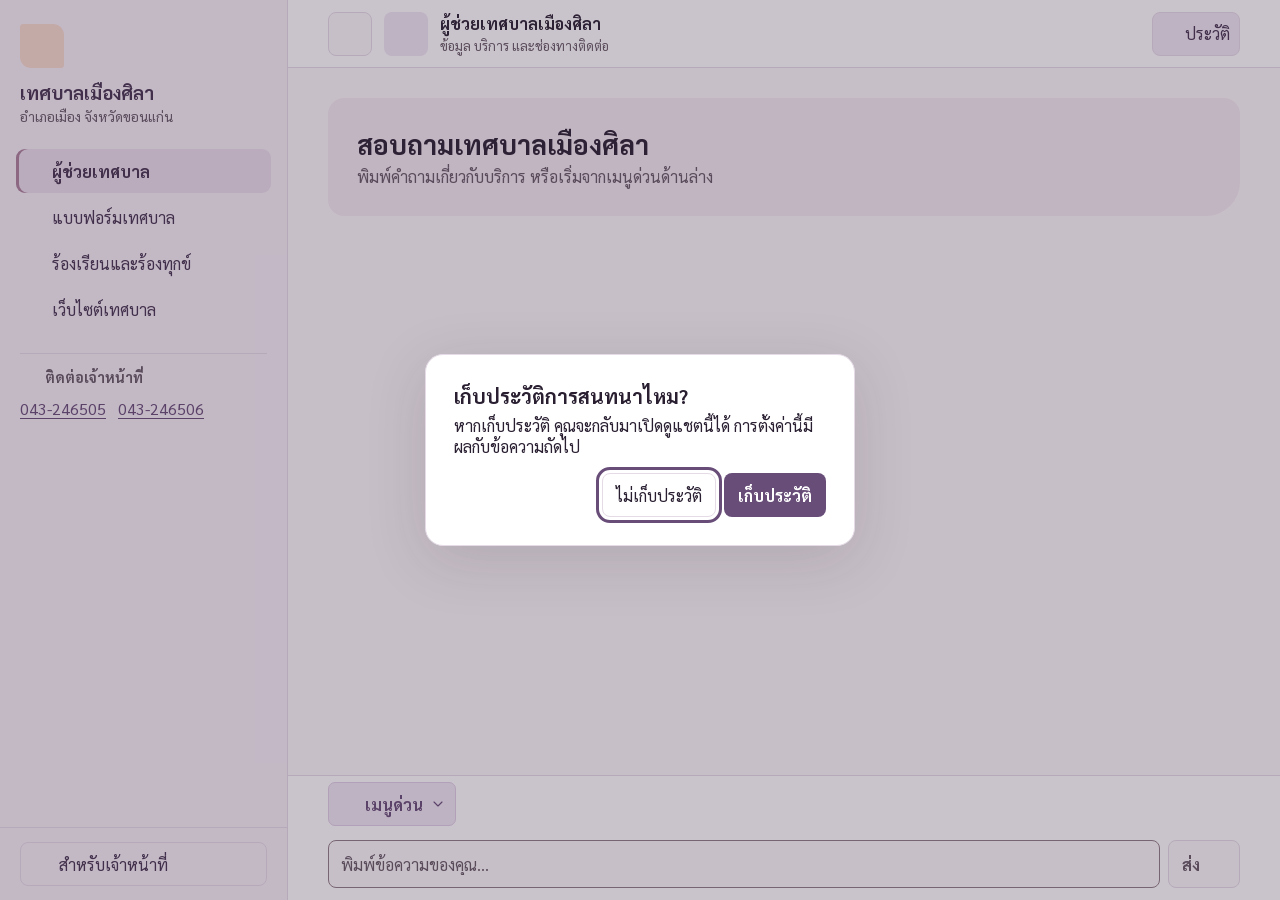
==== commit b4ece71c: "Release mobile chat and preserve follow-up context" ====
--- a/web/index.html
+++ b/web/index.html
@@ -63,19 +63,19 @@
             <p class="history-feedback" id="history-feedback" role="status"></p>
         </div>
 
-        <div id="cookieBanner" class="cookie-banner" style="display:none;">
+        <dialog id="cookieBanner" class="cookie-banner" aria-labelledby="history-dialog-title">
             <div class="cookie-inner">
                 <div>
-                    <p>เก็บประวัติการสนทนาไว้เปิดดูภายหลังไหม?</p>
+                    <h2 id="history-dialog-title">เก็บประวัติการสนทนาไหม?</h2>
+                    <p>หากเก็บประวัติ คุณจะกลับมาเปิดดูแชตนี้ได้ การตั้งค่านี้มีผลกับข้อความถัดไป</p>
                     <p class="history-choice" id="current-history-choice"></p>
                 </div>
                 <div class="cookie-actions">
-                    <button class="btn-decline" type="button" onclick="closeHistorySettings()">ปิด</button>
-                    <button class="btn-decline" type="button" onclick="declineCookies()">ไม่เก็บ</button>
+                    <button class="btn-decline" type="button" onclick="declineCookies()" autofocus>ไม่เก็บประวัติ</button>
                     <button class="btn-accept" type="button" onclick="acceptCookies()">เก็บประวัติ</button>
                 </div>
             </div>
-        </div>
+        </dialog>
 
         <div class="toggle-quick">
             <button type="button" onclick="toggleQuick()" id="toggleQuickBtn" aria-controls="quickActions" aria-expanded="false"><svg class="icon" aria-hidden="true"><use href="/icons.svg#menu"></use></svg><span>เมนูด่วน</span><svg class="icon quick-chevron" viewBox="0 0 24 24" aria-hidden="true"><path d="m6 9 6 6 6-6"/></svg></button>
@@ -170,6 +170,7 @@
     }
 
     function addMessage(text, sender, timestamp) {
+        chat.querySelector(".welcome-chip")?.remove();
         const row = document.createElement("div");
         row.className = `msg-row ${sender}${sender === lastSender ? ' no-avatar' : ''}`;
 
@@ -178,8 +179,7 @@
         avatar.append(document.querySelector(".header-avatar svg").cloneNode(true));
 
         const col = document.createElement("div");
-        col.style.cssText = "display:flex;flex-direction:column;max-width:72%";
-        if (sender === "user") col.style.alignItems = "flex-end";
+        col.className = "message-content";
 
         const bubble = document.createElement("div");
         bubble.className = "bubble";
@@ -210,6 +210,11 @@
     let sending = false;
     let failedQuestion = null;
     let activeChatRequest = null;
+    const recentTurns = [];
+    function rememberTurn(role, content) {
+        recentTurns.push({ role, content: Array.from(content).slice(0, 800).join("") });
+        if (recentTurns.length > 4) recentTurns.shift();
+    }
     let historyChoice = null;
     try {
         historyChoice = localStorage.getItem("chat_cookie_consent");
@@ -244,14 +249,24 @@
                 headers: { "Content-Type": "application/json" },
                 credentials: "include",
                 signal: request.signal,
-                body: JSON.stringify({ message: text, no_save: noSave })
+                body: JSON.stringify({
+                    message: text,
+                    no_save: noSave,
+                    ...(noSave && recentTurns.length ? { recent: recentTurns } : {}),
+                })
             });
             const data = await res.json();
             if (request.signal.aborted) throw new Error("Stopped");
+            if (res.status === 429 && data.code === "ai_daily_quota") {
+                showRequestStatus("quota", "ระบบ AI ใช้โควตาวันนี้ครบแล้ว ลองใหม่วันถัดไปหรือดูข้อมูลจากเว็บไซต์เทศบาล");
+                return;
+            }
             if (!res.ok || typeof data.answer !== "string") {
                 throw new Error(typeof data.error === "string" ? data.error : "ส่งคำถามไม่สำเร็จ");
             }
             addMessage(data.answer, "bot");
+            rememberTurn("user", text);
+            rememberTurn("assistant", data.answer);
             showRequestStatus(
                 data.history_saved === false ? "notice" : "idle",
                 data.history_saved === false ? "ได้รับคำตอบแล้ว แต่ยังบันทึกประวัติไม่ได้" : ""
@@ -312,10 +327,15 @@
     function setHistorySettings(open) {
         document.getElementById("current-history-choice").textContent = historyChoice === "accepted"
             ? "ค่าปัจจุบัน: เก็บประวัติ"
-            : "ค่าปัจจุบัน: ไม่เก็บประวัติ";
-        document.getElementById("cookieBanner").style.display = open ? "block" : "none";
+            : historyChoice === "declined" ? "ค่าปัจจุบัน: ไม่เก็บประวัติ" : "";
+        const dialog = document.getElementById("cookieBanner");
+        if (open && !dialog.open) dialog.showModal();
+        if (!open && dialog.open) dialog.close();
         document.getElementById("history-settings").setAttribute("aria-expanded", String(open));
     }
+    document.getElementById("cookieBanner").addEventListener("close", () => {
+        document.getElementById("history-settings").setAttribute("aria-expanded", "false");
+    });
     function toggleHistorySettings() {
         setHistorySettings(document.getElementById("history-settings").getAttribute("aria-expanded") !== "true");
     }
@@ -334,6 +354,7 @@
     }
     function acceptCookies() {
         saveHistoryChoice("accepted");
+        if (!chat.querySelector(".msg-row")) loadHistory();
     }
     function declineCookies() {
         saveHistoryChoice("declined");
@@ -360,18 +381,16 @@
             if (data.history && data.history.length && !chat.querySelector(".msg-row")
                 && historyChoice === "accepted") {
                 chat.replaceChildren(status);
-                data.history.forEach(m => addMessage(m.content, m.role === "user" ? "user" : "bot", m.created_at));
+                for (const message of data.history) {
+                    if (typeof message.content !== "string" || !["user", "assistant"].includes(message.role)) continue;
+                    addMessage(message.content, message.role === "user" ? "user" : "bot", message.created_at);
+                    rememberTurn(message.role, message.content);
+                }
             }
         } catch {
             status.textContent = "โหลดประวัติไม่ได้ คุณยังส่งคำถามใหม่ได้";
         }
     }
-
-    window.addEventListener("pagehide", (e) => {
-        if (!e.persisted) {
-            document.cookie = "session_id=; Max-Age=0; path=/; SameSite=None; Secure";
-        }
-    });
 
     const mobileSidebar = window.matchMedia("(max-width: 768px)");
 
@@ -394,15 +413,14 @@
     }
 
     window.onload = () => {
+        // ปิด sidebar อัตโนมัติตอนเปิดหน้าบนมือถือ
+        setSidebar(!mobileSidebar.matches);
         checkCookieConsent();
         loadHistory();
-
-        // ปิด sidebar อัตโนมัติตอนเปิดหน้าบนมือถือ
-        setSidebar(!mobileSidebar.matches);
     };
     mobileSidebar.addEventListener("change", () => setSidebar(!mobileSidebar.matches));
     document.addEventListener("keydown", event => {
-        if (event.key !== "Escape") return;
+        if (event.key !== "Escape" || document.getElementById("cookieBanner").open) return;
         const toggle = document.querySelector(".toggle-sidebar");
         if (mobileSidebar.matches && toggle.getAttribute("aria-expanded") === "true") {
             setSidebar(false);
--- a/web/chat.css
+++ b/web/chat.css
@@ -1,20 +1,20 @@
 :root {
     color-scheme: light;
-    --navy: #30233b;
-    --blue: #603581;
-    --blue-hover: #49245f;
+    --navy: #45334f;
+    --blue: #684d78;
+    --blue-hover: #563a66;
     --ink: #291f31;
     --muted: #665965;
-    --line: #dfd4ce;
-    --paper: #f8f4ed;
+    --line: #e5dbe7;
+    --paper: #fbf8fa;
     --white: #fff;
-    --tint: #f1e7f5;
-    --gold: #f5ab76;
+    --tint: #f0e7f4;
+    --gold: #f6dbce;
     --field-border: #907d86;
     --danger: #8f2a23;
     --danger-tint: #fff0ed;
-    --action: #ad3b21;
-    --action-hover: #8e2b16;
+    --action: #684d78;
+    --action-hover: #563a66;
     --sidebar-width: min(288px, 88vw);
     --gutter: max(clamp(14px, 3.2vw, 40px), calc((100% - 944px) / 2));
     font-family: Sarabun, Tahoma, sans-serif;
@@ -31,27 +31,27 @@
 .icon { width: 20px; height: 20px; flex: none; vertical-align: -.2em; fill: none; stroke: currentColor; stroke-width: 1.7; stroke-linecap: round; stroke-linejoin: round; }
 
 .app { display: flex; width: 100%; height: 100vh; height: 100dvh; overflow: hidden; }
-.sidebar { position: absolute; inset: 0 auto 0 0; width: var(--sidebar-width); display: flex; flex-direction: column; z-index: 3; background: var(--navy); color: #fff7f0; transition: transform .23s ease; }
+.sidebar { position: absolute; inset: 0 auto 0 0; width: var(--sidebar-width); display: flex; flex-direction: column; z-index: 3; background: #f7eff7; color: var(--navy); border-inline-end: 1px solid var(--line); transition: transform .23s ease; }
 .sidebar.hidden { transform: translateX(-100%); }
-.sidebar :focus-visible { outline-color: var(--gold); }
+.sidebar :focus-visible { outline-color: var(--blue); }
 .sidebar-emblem { position: relative; padding: 24px 20px; }
 .emblem-seal { width: 44px; height: 44px; display: grid; place-items: center; margin-bottom: 12px; color: var(--navy); background: var(--gold); border-radius: 3px 11px 3px 11px; }
 .emblem-name { font-size: 1.15rem; font-weight: 700; }
-.emblem-sub { margin-top: 3px; color: #d6c5d8; font-size: .85rem; }
+.emblem-sub { margin-top: 3px; color: var(--muted); font-size: .85rem; }
 .sidebar-body { padding: 0 16px 16px; display: flex; flex: 1; min-height: 0; flex-direction: column; gap: 22px; overflow: auto; }
 .sidebar-nav { display: grid; gap: 2px; }
-.sidebar-nav a { display: flex; align-items: center; gap: 9px; min-height: 44px; padding: 7px 10px; border-radius: 6px; color: #f0e6ef; text-decoration: none; }
-.sidebar-nav a:hover { background: #4a3656; }
-.sidebar-nav [aria-current="page"] { background: #4a3656; color: var(--white); box-shadow: inset 3px 0 var(--gold); font-weight: 700; }
+.sidebar-nav a { display: flex; align-items: center; gap: 9px; min-height: 44px; padding: 7px 10px; border-radius: 9px; color: var(--navy); text-decoration: none; }
+.sidebar-nav a:hover, .sidebar-nav [aria-current="page"] { background: #eaddeb; }
+.sidebar-nav [aria-current="page"] { box-shadow: inset 3px 0 #ab809b; font-weight: 700; }
 .sidebar-nav a > .icon, .sidebar-contact .icon { width: 17px; height: 17px; }
-.sidebar-nav .external-mark { margin-inline-start: auto; color: #d4bed6; }
-.sidebar-contact { border-top: 1px solid #634f68; margin-inline: 4px; padding-top: 14px; }
-.sidebar-contact h2 { display: flex; align-items: center; gap: 8px; margin: 0; color: #f0e6ef; font-size: .9rem; }
-.sidebar-contact a { display: inline-flex; align-items: center; min-height: 44px; margin-inline-end: 8px; color: #ffca9e; font-variant-numeric: tabular-nums; }
-.sidebar-footer { padding: 14px 20px; border-top: 1px solid #634f68; }
-.admin-btn, .close-sidebar { color: #fff7f0; background: transparent; border: 1px solid #87718b; border-radius: 8px; }
+.sidebar-nav .external-mark { margin-inline-start: auto; color: var(--blue); }
+.sidebar-contact { border-top: 1px solid var(--line); margin-inline: 4px; padding-top: 14px; }
+.sidebar-contact h2 { display: flex; align-items: center; gap: 8px; margin: 0; color: var(--muted); font-size: .9rem; }
+.sidebar-contact a { display: inline-flex; align-items: center; min-height: 44px; margin-inline-end: 8px; font-variant-numeric: tabular-nums; }
+.sidebar-footer { padding: 14px 20px; border-top: 1px solid var(--line); }
+.admin-btn, .close-sidebar { color: var(--navy); background: transparent; border: 1px solid var(--line); border-radius: 8px; }
 .admin-btn { display: flex; align-items: center; justify-content: flex-start; gap: 8px; width: 100%; min-height: 44px; padding: 8px 10px; }
-.admin-btn:hover, .close-sidebar:hover { background: #4a3656; }
+.admin-btn:hover, .close-sidebar:hover { background: #eaddeb; }
 .close-sidebar { display: none; }
 .sidebar-backdrop { display: none; }
 
@@ -70,7 +70,7 @@
 .header-status { color: var(--muted); font-size: .83rem; margin-top: 2px; }
 
 .chat-body { flex: 1; min-height: 0; overflow-y: auto; padding: 20px var(--gutter) 24px; }
-.welcome-chip { margin: 10px 0 24px; padding: 3px 0 3px 14px; border-inline-start: 3px solid var(--action); }
+.welcome-chip { margin: 10px 0 24px; padding: clamp(16px, 4vw, 29px); border-radius: 16px 16px 34px 16px; background: #f5eaf2; }
 .welcome-chip h1 { margin: 0; font-size: clamp(1.26rem, 2.1vw, 1.75rem); line-height: 1.3; }
 .welcome-chip p { margin: 4px 0 0; color: var(--muted); }
 .history-feedback { margin: 0; color: var(--muted); }
@@ -78,10 +78,12 @@
 
 .msg-row { display: flex; gap: 8px; margin-block: 15px; align-items: flex-start; }
 .msg-row.user { justify-content: flex-end; }
+.message-content { display: flex; flex-direction: column; min-width: 0; max-width: min(84%, 66ch); }
+.user .message-content { align-items: flex-end; }
 .msg-avatar { display: grid; place-items: center; width: 34px; height: 34px; flex: none; color: var(--blue); background: var(--tint); border-radius: 8px; }
 .msg-row.no-avatar .msg-avatar { visibility: hidden; }
 .bubble { padding: 10px 13px; color: var(--ink); background: var(--white); border: 1px solid var(--line); border-radius: 3px 12px 12px 12px; line-height: 1.55; white-space: pre-wrap; overflow-wrap: anywhere; }
-.user .bubble { color: var(--white); background: var(--blue); border-color: var(--blue); border-radius: 12px 3px 12px 12px; }
+.user .bubble { color: var(--ink); background: var(--tint); border-color: var(--line); border-radius: 12px 3px 12px 12px; }
 .msg-time { color: var(--muted); font-size: .78rem; margin: 4px 0 0; }
 
 .toggle-quick, .quick-actions, .chat-footer { padding-inline: var(--gutter); background: var(--white); flex: none; }
@@ -99,7 +101,7 @@
 
 .request-feedback { display: flex; flex-wrap: wrap; flex: none; align-items: center; justify-content: space-between; gap: 6px 12px; padding: 6px var(--gutter); color: var(--navy); background: var(--tint); }
 .request-feedback[data-state="idle"] { padding: 0; }
-.request-feedback[data-state="error"] { color: var(--danger); background: var(--danger-tint); }
+.request-feedback:is([data-state="error"], [data-state="quota"]) { color: var(--danger); background: var(--danger-tint); }
 .request-feedback p { margin: 0; font-size: .91rem; }
 .request-feedback[data-state="pending"] p::before { display: inline-block; content: ""; width: .72em; height: .72em; margin-inline-end: .5em; border: 2px solid var(--blue); border-inline-end-color: transparent; border-radius: 50%; animation: spin .8s linear infinite; }
 @keyframes spin { to { transform: rotate(360deg); } }
@@ -118,11 +120,13 @@
 .btn-send:not(:disabled):hover { background: var(--action-hover); }
 .btn-accept:hover { background: var(--blue-hover); }
 
-.cookie-banner { flex: none; padding: 9px var(--gutter); color: var(--ink); background: var(--tint); border-top: 1px solid var(--line); }
-.cookie-inner { display: flex; flex-wrap: wrap; align-items: center; justify-content: space-between; gap: 7px; }
+.cookie-banner { width: min(430px, calc(100% - 28px)); padding: clamp(18px, 5vw, 28px); color: var(--ink); background: var(--white); border: 1px solid var(--line); border-radius: 18px; box-shadow: 0 14px 60px #3e254025; }
+.cookie-banner::backdrop { background: #39283f45; }
+.cookie-inner { display: grid; gap: 16px; }
+.cookie-inner h2 { margin: 0 0 6px; font-size: 1.25rem; line-height: 1.3; }
 .cookie-inner p { margin: 0; }
-.cookie-inner .history-choice { margin-top: 2px; color: var(--muted); font-size: .87rem; }
-.cookie-actions { display: flex; flex-wrap: wrap; gap: 8px; }
+.cookie-inner .history-choice:not(:empty) { margin-top: 6px; color: var(--muted); font-size: .87rem; }
+.cookie-actions { display: flex; flex-wrap: wrap; justify-content: end; gap: 8px; }
 .cookie-actions button { min-height: 44px; padding-inline: 13px; }
 .btn-decline { color: var(--ink); background: var(--white); border: 1px solid var(--line); border-radius: 8px; }
 
@@ -133,13 +137,20 @@
 @media (max-width: 768px) {
     .chat-container { margin-left: 0; }
     .chat-header { gap: 8px; }
-    .header-avatar { width: 36px; height: 36px; }
+    .header-avatar, .header-status { display: none; }
+    .chat-header { min-height: 58px; padding-block: 6px; }
+    .chat-body { padding-block: 10px 14px; }
+    .welcome-chip { margin-block: 4px 14px; }
+    .toggle-quick { padding-block: 3px; }
+    .chat-footer { padding-block: 5px calc(8px + env(safe-area-inset-bottom)); }
     .close-sidebar { display: grid; place-items: center; position: absolute; top: 20px; right: 17px; width: 44px; height: 44px; }
-    .sidebar-backdrop.active { display: block; position: absolute; inset: 0; z-index: 2; background: #291f3175; }
+    .sidebar-backdrop.active { display: block; position: absolute; inset: 0; z-index: 2; background: #39283f45; }
 }
 
 @media (max-width: 380px) {
-    .header-avatar { display: none; }
+    .header-name { font-size: .95rem; }
+    .history-settings { padding-inline: 7px; }
+    .history-settings .icon { display: none; }
 }
 
 @media (prefers-reduced-motion: reduce) {
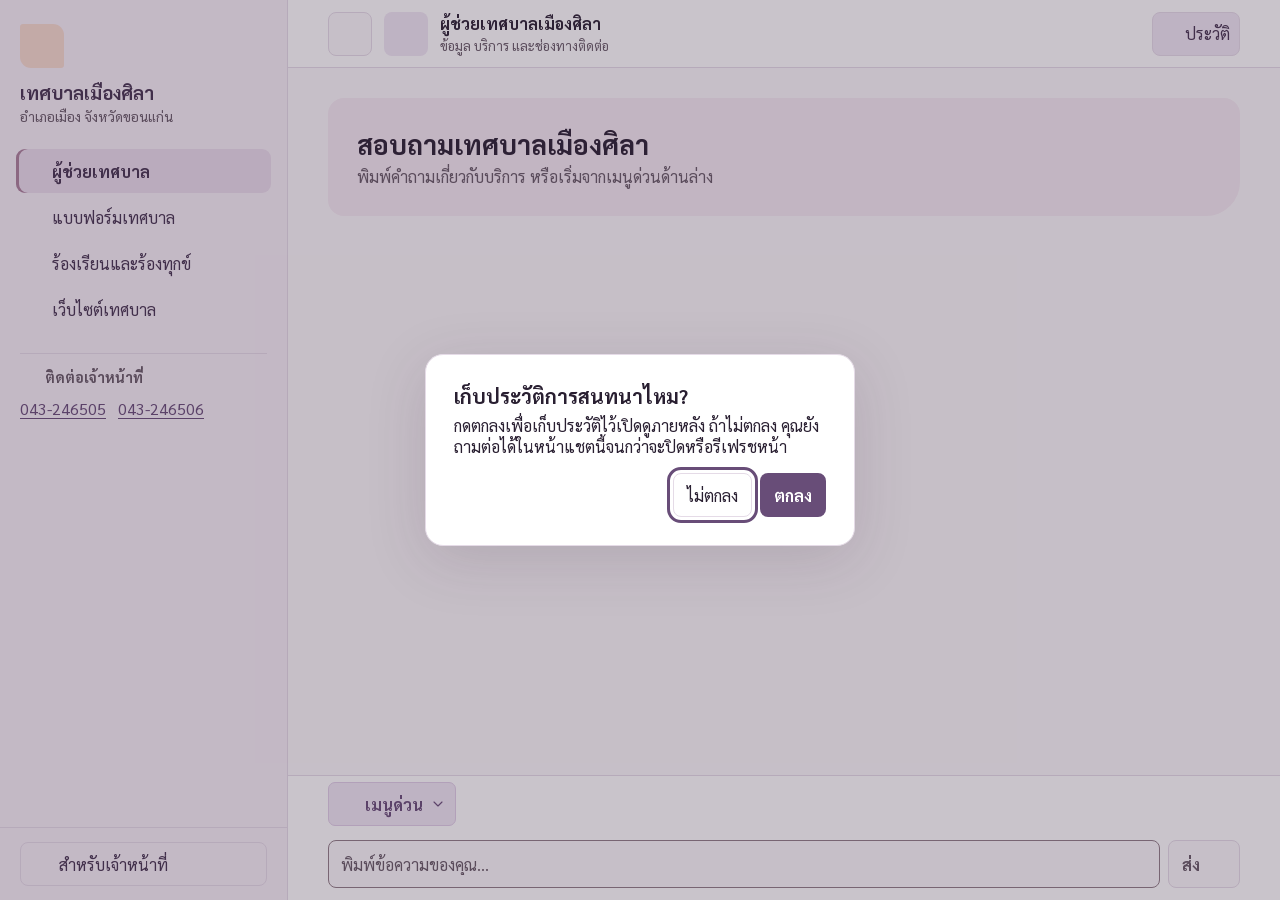
==== commit b565cfd3: "Bundle the updated mobile consent and context flow" ====
--- a/web/index.html
+++ b/web/index.html
@@ -67,12 +67,12 @@
             <div class="cookie-inner">
                 <div>
                     <h2 id="history-dialog-title">เก็บประวัติการสนทนาไหม?</h2>
-                    <p>หากเก็บประวัติ คุณจะกลับมาเปิดดูแชตนี้ได้ การตั้งค่านี้มีผลกับข้อความถัดไป</p>
+                    <p>กดตกลงเพื่อเก็บประวัติไว้เปิดดูภายหลัง ถ้าไม่ตกลง คุณยังถามต่อได้ในหน้าแชตนี้จนกว่าจะปิดหรือรีเฟรชหน้า</p>
                     <p class="history-choice" id="current-history-choice"></p>
                 </div>
                 <div class="cookie-actions">
-                    <button class="btn-decline" type="button" onclick="declineCookies()" autofocus>ไม่เก็บประวัติ</button>
-                    <button class="btn-accept" type="button" onclick="acceptCookies()">เก็บประวัติ</button>
+                    <button class="btn-decline" type="button" onclick="declineCookies()" autofocus>ไม่ตกลง</button>
+                    <button class="btn-accept" type="button" onclick="acceptCookies()">ตกลง</button>
                 </div>
             </div>
         </dialog>
@@ -213,7 +213,7 @@
     const recentTurns = [];
     function rememberTurn(role, content) {
         recentTurns.push({ role, content: Array.from(content).slice(0, 800).join("") });
-        if (recentTurns.length > 4) recentTurns.shift();
+        if (recentTurns.length > 6) recentTurns.shift();
     }
     let historyChoice = null;
     try {
@@ -252,7 +252,7 @@
                 body: JSON.stringify({
                     message: text,
                     no_save: noSave,
-                    ...(noSave && recentTurns.length ? { recent: recentTurns } : {}),
+                    ...(recentTurns.length ? { recent: recentTurns } : {}),
                 })
             });
             const data = await res.json();
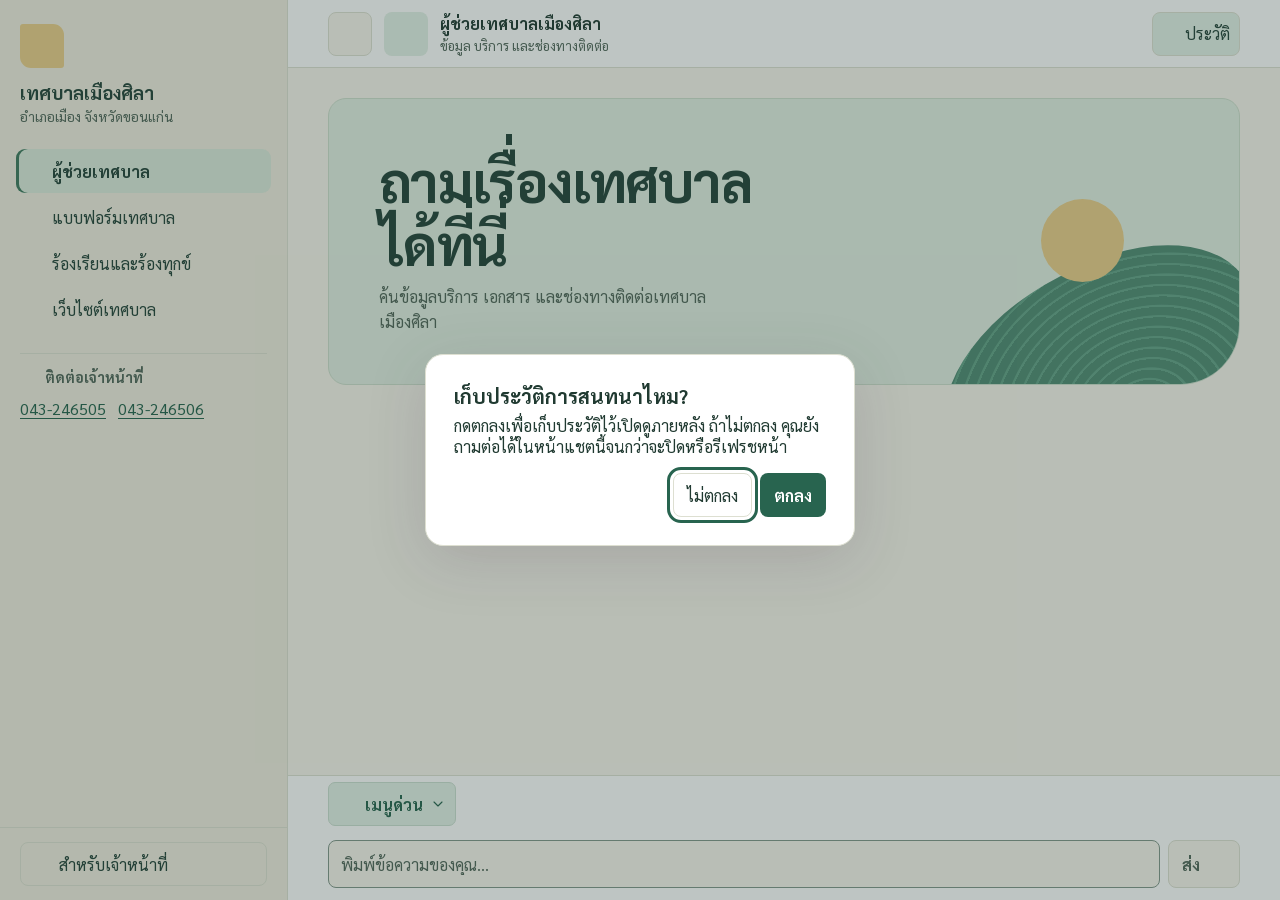
==== commit cd5d5360: "Bundle the cream and jade interface for Render" ====
--- a/web/index.html
+++ b/web/index.html
@@ -7,7 +7,7 @@
     <link rel="preconnect" href="https://fonts.googleapis.com">
     <link rel="preconnect" href="https://fonts.gstatic.com" crossorigin>
     <link href="https://fonts.googleapis.com/css2?family=Sarabun:wght@400;500;600;700&display=swap" rel="stylesheet">
-    <link rel="stylesheet" href="chat.css">
+    <link rel="stylesheet" href="chat.css?v=jade-20261124">
 </head>
 <body>
 
@@ -57,8 +57,8 @@
 
         <div class="chat-body" id="chat" role="log" aria-label="ข้อความสนทนา" aria-relevant="additions text">
             <section class="welcome-chip">
-                <h1>สอบถามเทศบาลเมืองศิลา</h1>
-                <p>พิมพ์คำถามเกี่ยวกับบริการ หรือเริ่มจากเมนูด่วนด้านล่าง</p>
+                <h1>ถามเรื่องเทศบาล<br>ได้ที่นี่</h1>
+                <p>ค้นข้อมูลบริการ เอกสาร และช่องทางติดต่อเทศบาลเมืองศิลา</p>
             </section>
             <p class="history-feedback" id="history-feedback" role="status"></p>
         </div>
--- a/web/chat.css
+++ b/web/chat.css
@@ -1,20 +1,20 @@
 :root {
     color-scheme: light;
-    --navy: #45334f;
-    --blue: #684d78;
-    --blue-hover: #563a66;
-    --ink: #291f31;
-    --muted: #665965;
-    --line: #e5dbe7;
-    --paper: #fbf8fa;
+    --navy: #244339;
+    --blue: #28644f;
+    --blue-hover: #1c4e3c;
+    --ink: #203a31;
+    --muted: #52665a;
+    --line: #dddfd1;
+    --paper: #f8f5ec;
     --white: #fff;
-    --tint: #f0e7f4;
-    --gold: #f6dbce;
-    --field-border: #907d86;
+    --tint: #e3f0e6;
+    --gold: #ebce8a;
+    --field-border: #82968a;
     --danger: #8f2a23;
     --danger-tint: #fff0ed;
-    --action: #684d78;
-    --action-hover: #563a66;
+    --action: #28644f;
+    --action-hover: #1c4e3c;
     --sidebar-width: min(288px, 88vw);
     --gutter: max(clamp(14px, 3.2vw, 40px), calc((100% - 944px) / 2));
     font-family: Sarabun, Tahoma, sans-serif;
@@ -31,7 +31,7 @@
 .icon { width: 20px; height: 20px; flex: none; vertical-align: -.2em; fill: none; stroke: currentColor; stroke-width: 1.7; stroke-linecap: round; stroke-linejoin: round; }
 
 .app { display: flex; width: 100%; height: 100vh; height: 100dvh; overflow: hidden; }
-.sidebar { position: absolute; inset: 0 auto 0 0; width: var(--sidebar-width); display: flex; flex-direction: column; z-index: 3; background: #f7eff7; color: var(--navy); border-inline-end: 1px solid var(--line); transition: transform .23s ease; }
+.sidebar { position: absolute; inset: 0 auto 0 0; width: var(--sidebar-width); display: flex; flex-direction: column; z-index: 3; background: #f0eddf; color: var(--navy); border-inline-end: 1px solid var(--line); transition: transform .23s ease; }
 .sidebar.hidden { transform: translateX(-100%); }
 .sidebar :focus-visible { outline-color: var(--blue); }
 .sidebar-emblem { position: relative; padding: 24px 20px; }
@@ -41,8 +41,8 @@
 .sidebar-body { padding: 0 16px 16px; display: flex; flex: 1; min-height: 0; flex-direction: column; gap: 22px; overflow: auto; }
 .sidebar-nav { display: grid; gap: 2px; }
 .sidebar-nav a { display: flex; align-items: center; gap: 9px; min-height: 44px; padding: 7px 10px; border-radius: 9px; color: var(--navy); text-decoration: none; }
-.sidebar-nav a:hover, .sidebar-nav [aria-current="page"] { background: #eaddeb; }
-.sidebar-nav [aria-current="page"] { box-shadow: inset 3px 0 #ab809b; font-weight: 700; }
+.sidebar-nav a:hover, .sidebar-nav [aria-current="page"] { background: #dce9db; }
+.sidebar-nav [aria-current="page"] { box-shadow: inset 3px 0 #40795f; font-weight: 700; }
 .sidebar-nav a > .icon, .sidebar-contact .icon { width: 17px; height: 17px; }
 .sidebar-nav .external-mark { margin-inline-start: auto; color: var(--blue); }
 .sidebar-contact { border-top: 1px solid var(--line); margin-inline: 4px; padding-top: 14px; }
@@ -51,7 +51,7 @@
 .sidebar-footer { padding: 14px 20px; border-top: 1px solid var(--line); }
 .admin-btn, .close-sidebar { color: var(--navy); background: transparent; border: 1px solid var(--line); border-radius: 8px; }
 .admin-btn { display: flex; align-items: center; justify-content: flex-start; gap: 8px; width: 100%; min-height: 44px; padding: 8px 10px; }
-.admin-btn:hover, .close-sidebar:hover { background: #eaddeb; }
+.admin-btn:hover, .close-sidebar:hover { background: #dce9db; }
 .close-sidebar { display: none; }
 .sidebar-backdrop { display: none; }
 
@@ -70,9 +70,12 @@
 .header-status { color: var(--muted); font-size: .83rem; margin-top: 2px; }
 
 .chat-body { flex: 1; min-height: 0; overflow-y: auto; padding: 20px var(--gutter) 24px; }
-.welcome-chip { margin: 10px 0 24px; padding: clamp(16px, 4vw, 29px); border-radius: 16px 16px 34px 16px; background: #f5eaf2; }
-.welcome-chip h1 { margin: 0; font-size: clamp(1.26rem, 2.1vw, 1.75rem); line-height: 1.3; }
-.welcome-chip p { margin: 4px 0 0; color: var(--muted); }
+.welcome-chip { position: relative; isolation: isolate; overflow: hidden; margin: 10px 0 24px; padding: clamp(20px, 5vw, 50px); border: 1px solid #cedecc; border-radius: 18px 18px 60px 18px; background: #e3efe3; }
+.welcome-chip::before, .welcome-chip::after { content: ""; position: absolute; z-index: -1; pointer-events: none; }
+.welcome-chip::before { inset: auto -32px -90px auto; width: clamp(125px, 34vw, 340px); aspect-ratio: 1.65; border-radius: 52% 44% 0 0; transform: rotate(-27deg); background: repeating-radial-gradient(ellipse at 56% 77%, #65a288 0 2px, #518b74 3px 12px); }
+.welcome-chip::after { inset: auto clamp(25px, 9vw, 132px) clamp(48px, 8vw, 103px) auto; width: clamp(30px, 7vw, 83px); aspect-ratio: 1; border-radius: 50%; background: #ebce8a; }
+.welcome-chip h1 { margin: 0; font-size: clamp(1.62rem, 5.2vw, 3.48rem); font-weight: 700; line-height: 1.13; letter-spacing: -.03em; color: var(--navy); }
+.welcome-chip p { margin: 10px 0 0; max-width: min(67%, 37ch); color: var(--muted); line-height: 1.55; }
 .history-feedback { margin: 0; color: var(--muted); }
 .history-feedback:not(:empty) { padding-block: 7px; }
 
@@ -88,14 +91,14 @@
 
 .toggle-quick, .quick-actions, .chat-footer { padding-inline: var(--gutter); background: var(--white); flex: none; }
 .toggle-quick { padding-block: 6px; border-top: 1px solid var(--line); }
-#toggleQuickBtn { color: var(--blue); display: inline-flex; align-items: center; gap: 7px; min-height: 44px; padding: 6px 9px; font-weight: 700; background: var(--tint); border: 1px solid #dfcde6; border-radius: 7px; }
-#toggleQuickBtn:hover { background: #e9d8f0; }
+#toggleQuickBtn { color: var(--blue); display: inline-flex; align-items: center; gap: 7px; min-height: 44px; padding: 6px 9px; font-weight: 700; background: var(--tint); border: 1px solid #cbded0; border-radius: 7px; }
+#toggleQuickBtn:hover { background: #d7eadc; }
 .quick-chevron { width: 16px; height: 16px; transition: transform .2s ease; }
 #toggleQuickBtn[aria-expanded="true"] .quick-chevron { transform: rotate(180deg); }
 .quick-actions { grid-template-columns: repeat(4, minmax(0, 1fr)); gap: 7px; padding-block: 2px 8px; }
 .quick-actions button { display: flex; align-items: center; gap: 7px; min-height: 44px; text-align: start; padding: 6px 8px; color: var(--navy); background: var(--white); border: 1px solid var(--line); border-radius: 7px; }
 .quick-actions button .icon { color: var(--blue); width: 17px; height: 17px; }
-.quick-actions button:hover { background: var(--tint); border-color: #ad93bb; }
+.quick-actions button:hover { background: var(--tint); border-color: #6e987f; }
 .quick-actions button:disabled, .btn-send:disabled { color: var(--muted); background: var(--paper); border-color: var(--line); cursor: default; }
 .quick-actions button:disabled .icon { color: inherit; }
 
@@ -121,7 +124,7 @@
 .btn-accept:hover { background: var(--blue-hover); }
 
 .cookie-banner { width: min(430px, calc(100% - 28px)); padding: clamp(18px, 5vw, 28px); color: var(--ink); background: var(--white); border: 1px solid var(--line); border-radius: 18px; box-shadow: 0 14px 60px #3e254025; }
-.cookie-banner::backdrop { background: #39283f45; }
+.cookie-banner::backdrop { background: #203a314a; }
 .cookie-inner { display: grid; gap: 16px; }
 .cookie-inner h2 { margin: 0 0 6px; font-size: 1.25rem; line-height: 1.3; }
 .cookie-inner p { margin: 0; }
@@ -144,7 +147,7 @@
     .toggle-quick { padding-block: 3px; }
     .chat-footer { padding-block: 5px calc(8px + env(safe-area-inset-bottom)); }
     .close-sidebar { display: grid; place-items: center; position: absolute; top: 20px; right: 17px; width: 44px; height: 44px; }
-    .sidebar-backdrop.active { display: block; position: absolute; inset: 0; z-index: 2; background: #39283f45; }
+    .sidebar-backdrop.active { display: block; position: absolute; inset: 0; z-index: 2; background: #203a314a; }
 }
 
 @media (max-width: 380px) {
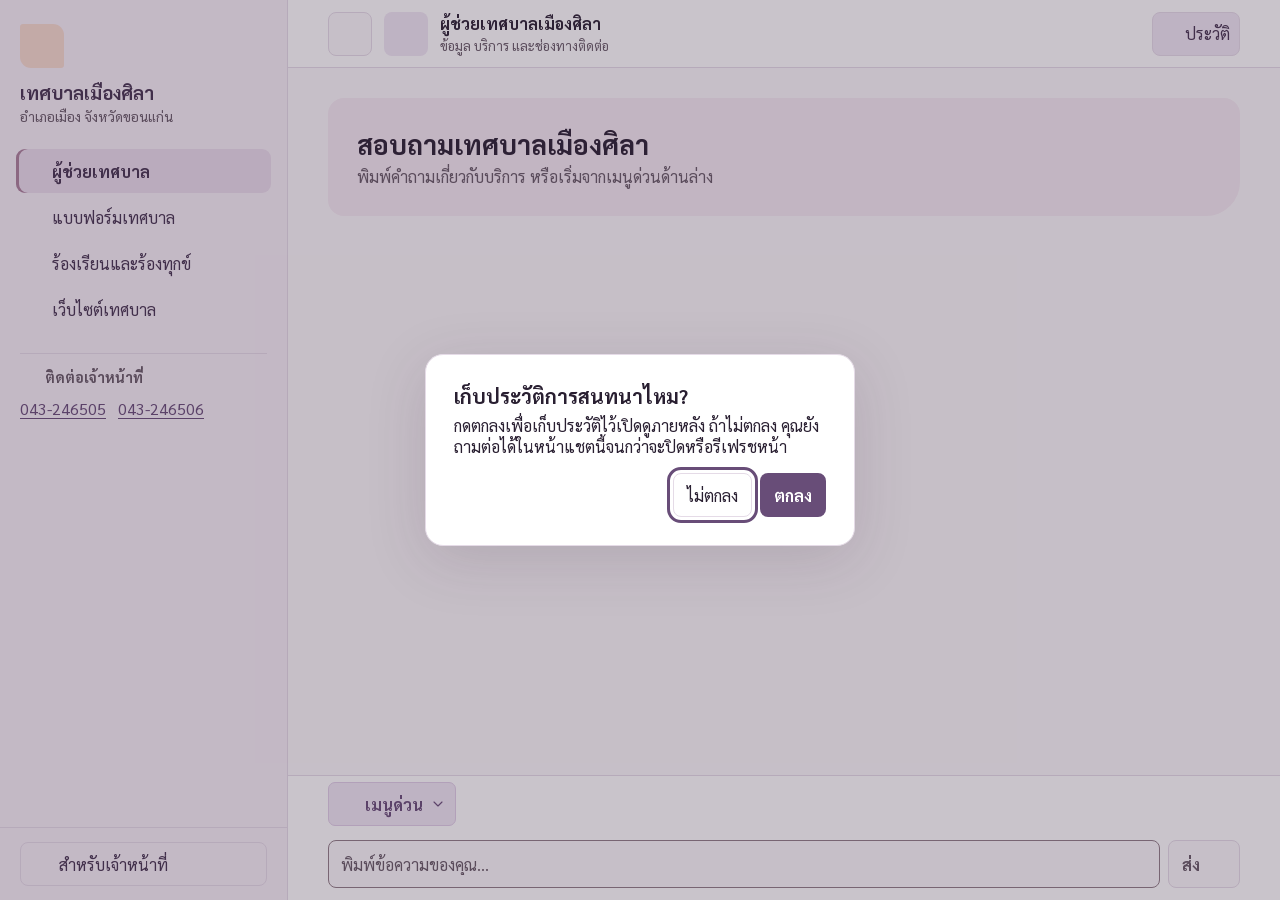
==== commit 7cb73dad: "Restore interface and answer verified complaint questions" ====
--- a/web/index.html
+++ b/web/index.html
@@ -7,7 +7,7 @@
     <link rel="preconnect" href="https://fonts.googleapis.com">
     <link rel="preconnect" href="https://fonts.gstatic.com" crossorigin>
     <link href="https://fonts.googleapis.com/css2?family=Sarabun:wght@400;500;600;700&display=swap" rel="stylesheet">
-    <link rel="stylesheet" href="chat.css?v=jade-20261124">
+    <link rel="stylesheet" href="chat.css">
 </head>
 <body>
 
@@ -57,8 +57,8 @@
 
         <div class="chat-body" id="chat" role="log" aria-label="ข้อความสนทนา" aria-relevant="additions text">
             <section class="welcome-chip">
-                <h1>ถามเรื่องเทศบาล<br>ได้ที่นี่</h1>
-                <p>ค้นข้อมูลบริการ เอกสาร และช่องทางติดต่อเทศบาลเมืองศิลา</p>
+                <h1>สอบถามเทศบาลเมืองศิลา</h1>
+                <p>พิมพ์คำถามเกี่ยวกับบริการ หรือเริ่มจากเมนูด่วนด้านล่าง</p>
             </section>
             <p class="history-feedback" id="history-feedback" role="status"></p>
         </div>
--- a/web/chat.css
+++ b/web/chat.css
@@ -1,20 +1,20 @@
 :root {
     color-scheme: light;
-    --navy: #244339;
-    --blue: #28644f;
-    --blue-hover: #1c4e3c;
-    --ink: #203a31;
-    --muted: #52665a;
-    --line: #dddfd1;
-    --paper: #f8f5ec;
+    --navy: #45334f;
+    --blue: #684d78;
+    --blue-hover: #563a66;
+    --ink: #291f31;
+    --muted: #665965;
+    --line: #e5dbe7;
+    --paper: #fbf8fa;
     --white: #fff;
-    --tint: #e3f0e6;
-    --gold: #ebce8a;
-    --field-border: #82968a;
+    --tint: #f0e7f4;
+    --gold: #f6dbce;
+    --field-border: #907d86;
     --danger: #8f2a23;
     --danger-tint: #fff0ed;
-    --action: #28644f;
-    --action-hover: #1c4e3c;
+    --action: #684d78;
+    --action-hover: #563a66;
     --sidebar-width: min(288px, 88vw);
     --gutter: max(clamp(14px, 3.2vw, 40px), calc((100% - 944px) / 2));
     font-family: Sarabun, Tahoma, sans-serif;
@@ -31,7 +31,7 @@
 .icon { width: 20px; height: 20px; flex: none; vertical-align: -.2em; fill: none; stroke: currentColor; stroke-width: 1.7; stroke-linecap: round; stroke-linejoin: round; }
 
 .app { display: flex; width: 100%; height: 100vh; height: 100dvh; overflow: hidden; }
-.sidebar { position: absolute; inset: 0 auto 0 0; width: var(--sidebar-width); display: flex; flex-direction: column; z-index: 3; background: #f0eddf; color: var(--navy); border-inline-end: 1px solid var(--line); transition: transform .23s ease; }
+.sidebar { position: absolute; inset: 0 auto 0 0; width: var(--sidebar-width); display: flex; flex-direction: column; z-index: 3; background: #f7eff7; color: var(--navy); border-inline-end: 1px solid var(--line); transition: transform .23s ease; }
 .sidebar.hidden { transform: translateX(-100%); }
 .sidebar :focus-visible { outline-color: var(--blue); }
 .sidebar-emblem { position: relative; padding: 24px 20px; }
@@ -41,8 +41,8 @@
 .sidebar-body { padding: 0 16px 16px; display: flex; flex: 1; min-height: 0; flex-direction: column; gap: 22px; overflow: auto; }
 .sidebar-nav { display: grid; gap: 2px; }
 .sidebar-nav a { display: flex; align-items: center; gap: 9px; min-height: 44px; padding: 7px 10px; border-radius: 9px; color: var(--navy); text-decoration: none; }
-.sidebar-nav a:hover, .sidebar-nav [aria-current="page"] { background: #dce9db; }
-.sidebar-nav [aria-current="page"] { box-shadow: inset 3px 0 #40795f; font-weight: 700; }
+.sidebar-nav a:hover, .sidebar-nav [aria-current="page"] { background: #eaddeb; }
+.sidebar-nav [aria-current="page"] { box-shadow: inset 3px 0 #ab809b; font-weight: 700; }
 .sidebar-nav a > .icon, .sidebar-contact .icon { width: 17px; height: 17px; }
 .sidebar-nav .external-mark { margin-inline-start: auto; color: var(--blue); }
 .sidebar-contact { border-top: 1px solid var(--line); margin-inline: 4px; padding-top: 14px; }
@@ -51,7 +51,7 @@
 .sidebar-footer { padding: 14px 20px; border-top: 1px solid var(--line); }
 .admin-btn, .close-sidebar { color: var(--navy); background: transparent; border: 1px solid var(--line); border-radius: 8px; }
 .admin-btn { display: flex; align-items: center; justify-content: flex-start; gap: 8px; width: 100%; min-height: 44px; padding: 8px 10px; }
-.admin-btn:hover, .close-sidebar:hover { background: #dce9db; }
+.admin-btn:hover, .close-sidebar:hover { background: #eaddeb; }
 .close-sidebar { display: none; }
 .sidebar-backdrop { display: none; }
 
@@ -70,12 +70,9 @@
 .header-status { color: var(--muted); font-size: .83rem; margin-top: 2px; }
 
 .chat-body { flex: 1; min-height: 0; overflow-y: auto; padding: 20px var(--gutter) 24px; }
-.welcome-chip { position: relative; isolation: isolate; overflow: hidden; margin: 10px 0 24px; padding: clamp(20px, 5vw, 50px); border: 1px solid #cedecc; border-radius: 18px 18px 60px 18px; background: #e3efe3; }
-.welcome-chip::before, .welcome-chip::after { content: ""; position: absolute; z-index: -1; pointer-events: none; }
-.welcome-chip::before { inset: auto -32px -90px auto; width: clamp(125px, 34vw, 340px); aspect-ratio: 1.65; border-radius: 52% 44% 0 0; transform: rotate(-27deg); background: repeating-radial-gradient(ellipse at 56% 77%, #65a288 0 2px, #518b74 3px 12px); }
-.welcome-chip::after { inset: auto clamp(25px, 9vw, 132px) clamp(48px, 8vw, 103px) auto; width: clamp(30px, 7vw, 83px); aspect-ratio: 1; border-radius: 50%; background: #ebce8a; }
-.welcome-chip h1 { margin: 0; font-size: clamp(1.62rem, 5.2vw, 3.48rem); font-weight: 700; line-height: 1.13; letter-spacing: -.03em; color: var(--navy); }
-.welcome-chip p { margin: 10px 0 0; max-width: min(67%, 37ch); color: var(--muted); line-height: 1.55; }
+.welcome-chip { margin: 10px 0 24px; padding: clamp(16px, 4vw, 29px); border-radius: 16px 16px 34px 16px; background: #f5eaf2; }
+.welcome-chip h1 { margin: 0; font-size: clamp(1.26rem, 2.1vw, 1.75rem); line-height: 1.3; }
+.welcome-chip p { margin: 4px 0 0; color: var(--muted); }
 .history-feedback { margin: 0; color: var(--muted); }
 .history-feedback:not(:empty) { padding-block: 7px; }
 
@@ -91,14 +88,14 @@
 
 .toggle-quick, .quick-actions, .chat-footer { padding-inline: var(--gutter); background: var(--white); flex: none; }
 .toggle-quick { padding-block: 6px; border-top: 1px solid var(--line); }
-#toggleQuickBtn { color: var(--blue); display: inline-flex; align-items: center; gap: 7px; min-height: 44px; padding: 6px 9px; font-weight: 700; background: var(--tint); border: 1px solid #cbded0; border-radius: 7px; }
-#toggleQuickBtn:hover { background: #d7eadc; }
+#toggleQuickBtn { color: var(--blue); display: inline-flex; align-items: center; gap: 7px; min-height: 44px; padding: 6px 9px; font-weight: 700; background: var(--tint); border: 1px solid #dfcde6; border-radius: 7px; }
+#toggleQuickBtn:hover { background: #e9d8f0; }
 .quick-chevron { width: 16px; height: 16px; transition: transform .2s ease; }
 #toggleQuickBtn[aria-expanded="true"] .quick-chevron { transform: rotate(180deg); }
 .quick-actions { grid-template-columns: repeat(4, minmax(0, 1fr)); gap: 7px; padding-block: 2px 8px; }
 .quick-actions button { display: flex; align-items: center; gap: 7px; min-height: 44px; text-align: start; padding: 6px 8px; color: var(--navy); background: var(--white); border: 1px solid var(--line); border-radius: 7px; }
 .quick-actions button .icon { color: var(--blue); width: 17px; height: 17px; }
-.quick-actions button:hover { background: var(--tint); border-color: #6e987f; }
+.quick-actions button:hover { background: var(--tint); border-color: #ad93bb; }
 .quick-actions button:disabled, .btn-send:disabled { color: var(--muted); background: var(--paper); border-color: var(--line); cursor: default; }
 .quick-actions button:disabled .icon { color: inherit; }
 
@@ -124,7 +121,7 @@
 .btn-accept:hover { background: var(--blue-hover); }
 
 .cookie-banner { width: min(430px, calc(100% - 28px)); padding: clamp(18px, 5vw, 28px); color: var(--ink); background: var(--white); border: 1px solid var(--line); border-radius: 18px; box-shadow: 0 14px 60px #3e254025; }
-.cookie-banner::backdrop { background: #203a314a; }
+.cookie-banner::backdrop { background: #39283f45; }
 .cookie-inner { display: grid; gap: 16px; }
 .cookie-inner h2 { margin: 0 0 6px; font-size: 1.25rem; line-height: 1.3; }
 .cookie-inner p { margin: 0; }
@@ -147,7 +144,7 @@
     .toggle-quick { padding-block: 3px; }
     .chat-footer { padding-block: 5px calc(8px + env(safe-area-inset-bottom)); }
     .close-sidebar { display: grid; place-items: center; position: absolute; top: 20px; right: 17px; width: 44px; height: 44px; }
-    .sidebar-backdrop.active { display: block; position: absolute; inset: 0; z-index: 2; background: #203a314a; }
+    .sidebar-backdrop.active { display: block; position: absolute; inset: 0; z-index: 2; background: #39283f45; }
 }
 
 @media (max-width: 380px) {
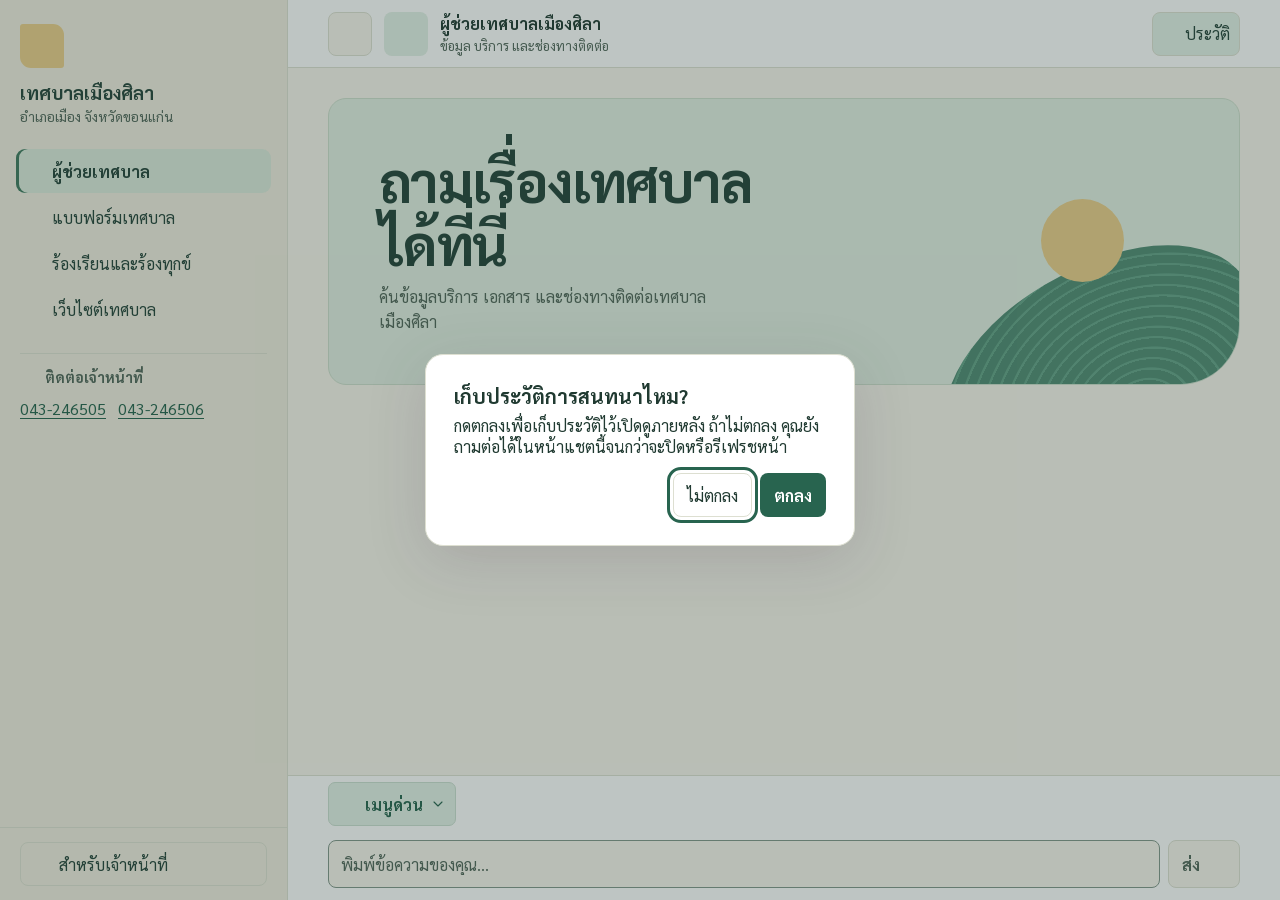
==== commit 9aa40fd9: "Restore the approved cream and jade interface" ====
--- a/web/index.html
+++ b/web/index.html
@@ -7,7 +7,7 @@
     <link rel="preconnect" href="https://fonts.googleapis.com">
     <link rel="preconnect" href="https://fonts.gstatic.com" crossorigin>
     <link href="https://fonts.googleapis.com/css2?family=Sarabun:wght@400;500;600;700&display=swap" rel="stylesheet">
-    <link rel="stylesheet" href="chat.css">
+    <link rel="stylesheet" href="chat.css?v=jade-20261124">
 </head>
 <body>
 
@@ -57,8 +57,8 @@
 
         <div class="chat-body" id="chat" role="log" aria-label="ข้อความสนทนา" aria-relevant="additions text">
             <section class="welcome-chip">
-                <h1>สอบถามเทศบาลเมืองศิลา</h1>
-                <p>พิมพ์คำถามเกี่ยวกับบริการ หรือเริ่มจากเมนูด่วนด้านล่าง</p>
+                <h1>ถามเรื่องเทศบาล<br>ได้ที่นี่</h1>
+                <p>ค้นข้อมูลบริการ เอกสาร และช่องทางติดต่อเทศบาลเมืองศิลา</p>
             </section>
             <p class="history-feedback" id="history-feedback" role="status"></p>
         </div>
--- a/web/chat.css
+++ b/web/chat.css
@@ -1,20 +1,20 @@
 :root {
     color-scheme: light;
-    --navy: #45334f;
-    --blue: #684d78;
-    --blue-hover: #563a66;
-    --ink: #291f31;
-    --muted: #665965;
-    --line: #e5dbe7;
-    --paper: #fbf8fa;
+    --navy: #244339;
+    --blue: #28644f;
+    --blue-hover: #1c4e3c;
+    --ink: #203a31;
+    --muted: #52665a;
+    --line: #dddfd1;
+    --paper: #f8f5ec;
     --white: #fff;
-    --tint: #f0e7f4;
-    --gold: #f6dbce;
-    --field-border: #907d86;
+    --tint: #e3f0e6;
+    --gold: #ebce8a;
+    --field-border: #82968a;
     --danger: #8f2a23;
     --danger-tint: #fff0ed;
-    --action: #684d78;
-    --action-hover: #563a66;
+    --action: #28644f;
+    --action-hover: #1c4e3c;
     --sidebar-width: min(288px, 88vw);
     --gutter: max(clamp(14px, 3.2vw, 40px), calc((100% - 944px) / 2));
     font-family: Sarabun, Tahoma, sans-serif;
@@ -31,7 +31,7 @@
 .icon { width: 20px; height: 20px; flex: none; vertical-align: -.2em; fill: none; stroke: currentColor; stroke-width: 1.7; stroke-linecap: round; stroke-linejoin: round; }
 
 .app { display: flex; width: 100%; height: 100vh; height: 100dvh; overflow: hidden; }
-.sidebar { position: absolute; inset: 0 auto 0 0; width: var(--sidebar-width); display: flex; flex-direction: column; z-index: 3; background: #f7eff7; color: var(--navy); border-inline-end: 1px solid var(--line); transition: transform .23s ease; }
+.sidebar { position: absolute; inset: 0 auto 0 0; width: var(--sidebar-width); display: flex; flex-direction: column; z-index: 3; background: #f0eddf; color: var(--navy); border-inline-end: 1px solid var(--line); transition: transform .23s ease; }
 .sidebar.hidden { transform: translateX(-100%); }
 .sidebar :focus-visible { outline-color: var(--blue); }
 .sidebar-emblem { position: relative; padding: 24px 20px; }
@@ -41,8 +41,8 @@
 .sidebar-body { padding: 0 16px 16px; display: flex; flex: 1; min-height: 0; flex-direction: column; gap: 22px; overflow: auto; }
 .sidebar-nav { display: grid; gap: 2px; }
 .sidebar-nav a { display: flex; align-items: center; gap: 9px; min-height: 44px; padding: 7px 10px; border-radius: 9px; color: var(--navy); text-decoration: none; }
-.sidebar-nav a:hover, .sidebar-nav [aria-current="page"] { background: #eaddeb; }
-.sidebar-nav [aria-current="page"] { box-shadow: inset 3px 0 #ab809b; font-weight: 700; }
+.sidebar-nav a:hover, .sidebar-nav [aria-current="page"] { background: #dce9db; }
+.sidebar-nav [aria-current="page"] { box-shadow: inset 3px 0 #40795f; font-weight: 700; }
 .sidebar-nav a > .icon, .sidebar-contact .icon { width: 17px; height: 17px; }
 .sidebar-nav .external-mark { margin-inline-start: auto; color: var(--blue); }
 .sidebar-contact { border-top: 1px solid var(--line); margin-inline: 4px; padding-top: 14px; }
@@ -51,7 +51,7 @@
 .sidebar-footer { padding: 14px 20px; border-top: 1px solid var(--line); }
 .admin-btn, .close-sidebar { color: var(--navy); background: transparent; border: 1px solid var(--line); border-radius: 8px; }
 .admin-btn { display: flex; align-items: center; justify-content: flex-start; gap: 8px; width: 100%; min-height: 44px; padding: 8px 10px; }
-.admin-btn:hover, .close-sidebar:hover { background: #eaddeb; }
+.admin-btn:hover, .close-sidebar:hover { background: #dce9db; }
 .close-sidebar { display: none; }
 .sidebar-backdrop { display: none; }
 
@@ -70,9 +70,12 @@
 .header-status { color: var(--muted); font-size: .83rem; margin-top: 2px; }
 
 .chat-body { flex: 1; min-height: 0; overflow-y: auto; padding: 20px var(--gutter) 24px; }
-.welcome-chip { margin: 10px 0 24px; padding: clamp(16px, 4vw, 29px); border-radius: 16px 16px 34px 16px; background: #f5eaf2; }
-.welcome-chip h1 { margin: 0; font-size: clamp(1.26rem, 2.1vw, 1.75rem); line-height: 1.3; }
-.welcome-chip p { margin: 4px 0 0; color: var(--muted); }
+.welcome-chip { position: relative; isolation: isolate; overflow: hidden; margin: 10px 0 24px; padding: clamp(20px, 5vw, 50px); border: 1px solid #cedecc; border-radius: 18px 18px 60px 18px; background: #e3efe3; }
+.welcome-chip::before, .welcome-chip::after { content: ""; position: absolute; z-index: -1; pointer-events: none; }
+.welcome-chip::before { inset: auto -32px -90px auto; width: clamp(125px, 34vw, 340px); aspect-ratio: 1.65; border-radius: 52% 44% 0 0; transform: rotate(-27deg); background: repeating-radial-gradient(ellipse at 56% 77%, #65a288 0 2px, #518b74 3px 12px); }
+.welcome-chip::after { inset: auto clamp(25px, 9vw, 132px) clamp(48px, 8vw, 103px) auto; width: clamp(30px, 7vw, 83px); aspect-ratio: 1; border-radius: 50%; background: #ebce8a; }
+.welcome-chip h1 { margin: 0; font-size: clamp(1.62rem, 5.2vw, 3.48rem); font-weight: 700; line-height: 1.13; letter-spacing: -.03em; color: var(--navy); }
+.welcome-chip p { margin: 10px 0 0; max-width: min(67%, 37ch); color: var(--muted); line-height: 1.55; }
 .history-feedback { margin: 0; color: var(--muted); }
 .history-feedback:not(:empty) { padding-block: 7px; }
 
@@ -88,14 +91,14 @@
 
 .toggle-quick, .quick-actions, .chat-footer { padding-inline: var(--gutter); background: var(--white); flex: none; }
 .toggle-quick { padding-block: 6px; border-top: 1px solid var(--line); }
-#toggleQuickBtn { color: var(--blue); display: inline-flex; align-items: center; gap: 7px; min-height: 44px; padding: 6px 9px; font-weight: 700; background: var(--tint); border: 1px solid #dfcde6; border-radius: 7px; }
-#toggleQuickBtn:hover { background: #e9d8f0; }
+#toggleQuickBtn { color: var(--blue); display: inline-flex; align-items: center; gap: 7px; min-height: 44px; padding: 6px 9px; font-weight: 700; background: var(--tint); border: 1px solid #cbded0; border-radius: 7px; }
+#toggleQuickBtn:hover { background: #d7eadc; }
 .quick-chevron { width: 16px; height: 16px; transition: transform .2s ease; }
 #toggleQuickBtn[aria-expanded="true"] .quick-chevron { transform: rotate(180deg); }
 .quick-actions { grid-template-columns: repeat(4, minmax(0, 1fr)); gap: 7px; padding-block: 2px 8px; }
 .quick-actions button { display: flex; align-items: center; gap: 7px; min-height: 44px; text-align: start; padding: 6px 8px; color: var(--navy); background: var(--white); border: 1px solid var(--line); border-radius: 7px; }
 .quick-actions button .icon { color: var(--blue); width: 17px; height: 17px; }
-.quick-actions button:hover { background: var(--tint); border-color: #ad93bb; }
+.quick-actions button:hover { background: var(--tint); border-color: #6e987f; }
 .quick-actions button:disabled, .btn-send:disabled { color: var(--muted); background: var(--paper); border-color: var(--line); cursor: default; }
 .quick-actions button:disabled .icon { color: inherit; }
 
@@ -121,7 +124,7 @@
 .btn-accept:hover { background: var(--blue-hover); }
 
 .cookie-banner { width: min(430px, calc(100% - 28px)); padding: clamp(18px, 5vw, 28px); color: var(--ink); background: var(--white); border: 1px solid var(--line); border-radius: 18px; box-shadow: 0 14px 60px #3e254025; }
-.cookie-banner::backdrop { background: #39283f45; }
+.cookie-banner::backdrop { background: #203a314a; }
 .cookie-inner { display: grid; gap: 16px; }
 .cookie-inner h2 { margin: 0 0 6px; font-size: 1.25rem; line-height: 1.3; }
 .cookie-inner p { margin: 0; }
@@ -144,7 +147,7 @@
     .toggle-quick { padding-block: 3px; }
     .chat-footer { padding-block: 5px calc(8px + env(safe-area-inset-bottom)); }
     .close-sidebar { display: grid; place-items: center; position: absolute; top: 20px; right: 17px; width: 44px; height: 44px; }
-    .sidebar-backdrop.active { display: block; position: absolute; inset: 0; z-index: 2; background: #39283f45; }
+    .sidebar-backdrop.active { display: block; position: absolute; inset: 0; z-index: 2; background: #203a314a; }
 }
 
 @media (max-width: 380px) {
